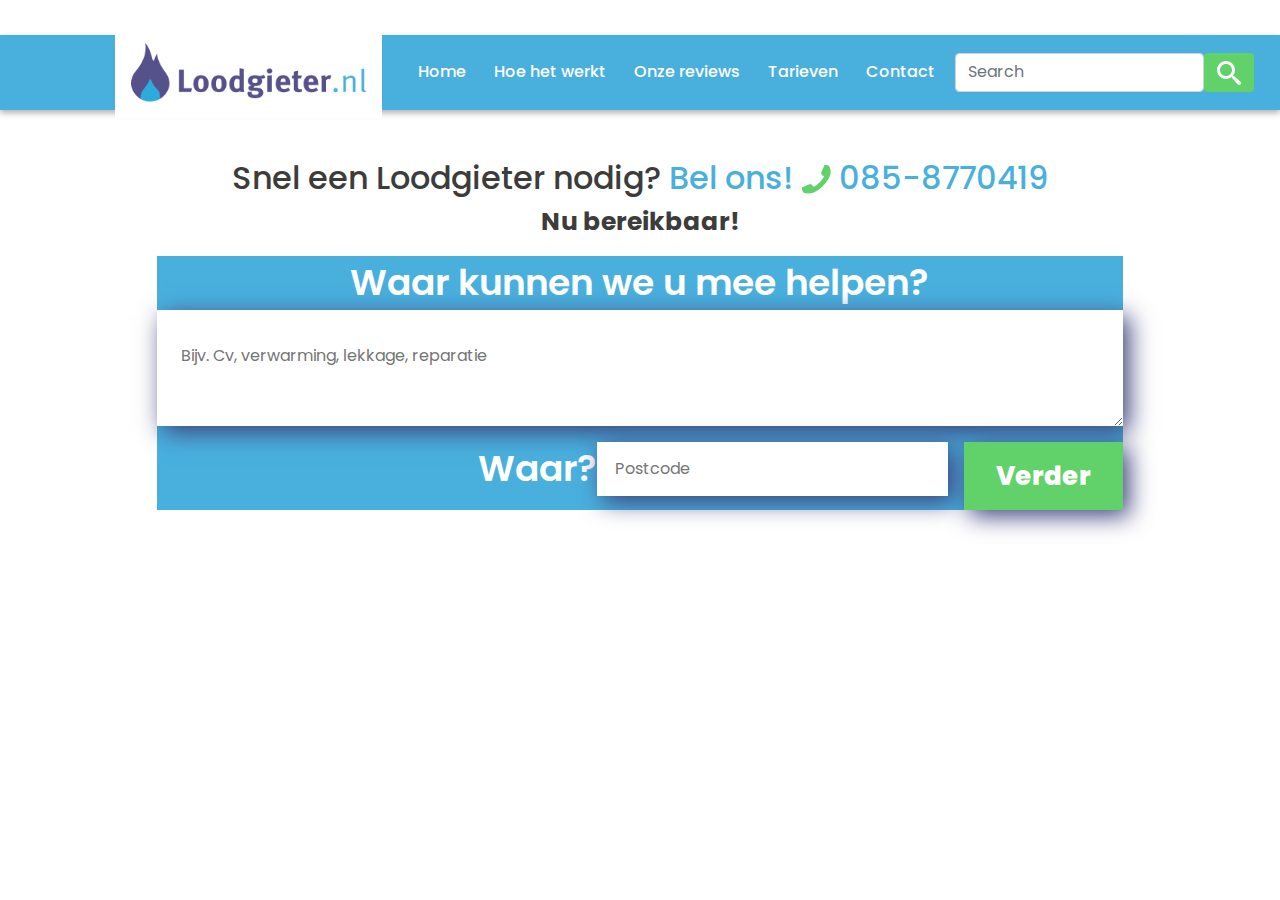
==== index.html @ 8373a4d9 "Initial commit" ====
<!DOCTYPE html>
<html lang="en">
<head>
  <meta charset="UTF-8">
  <meta name="viewport" content="width=device-width, initial-scale=1.0">  
  <title>Loodgieter</title>
  <link rel="stylesheet" href="assets/css/vendors/bootstrap.min.css">
  <link rel="stylesheet" href="assets/css/main.css">
</head>
<body>
  <header class="header">
    <nav class="navbar navbar-expand-lg">
      <a class="navbar-brand" href="#"><img src="assets/images/logo.png" class="navbar-logo" alt="Logo"></a>
      <button class="navbar-toggler" type="button" data-bs-toggle="collapse" data-bs-target="#navbar-links" aria-controls="navbar-links" aria-expanded="false" aria-label="Toggle navigation">
        <span class="navbar-toggler-icon"><img src="assets/img/bars-solid.svg" alt=""></span>
      </button>
      <div class="collapse navbar-collapse" id="navbar-links">
        <ul class="navbar-nav">
          <li class="nav-item navbar-item">
            <a class="nav-link navbar-link" href="#">Home</a>
          </li>
          <li class="nav-item navbar-item">
            <a class="nav-link navbar-link" href="#">Hoe het werkt</a>
          </li>
          <li class="nav-item navbar-item">
            <a class="nav-link navbar-link" href="#">Onze reviews</a>
          </li>
          <li class="nav-item navbar-item">
            <a class="nav-link navbar-link" href="#">Tarieven</a>
          </li>
          <li class="nav-item navbar-item">
            <a class="nav-link navbar-link" href="#">Contact</a>
          </li>
        </ul>
        <form class="d-flex">
          <input class="form-control" type="search" placeholder="Search" aria-label="Search">
          <button class="btn" type="submit">
            <svg class="icon--menu">
              <use xlink:href="assets/images/sprite.svg#icon-search"></use>
            </svg>
          </button>
        </form>
      </div>
    </nav>
    <div class="header__banner">
      <h1 class="heading-1">Snel een Loodgieter nodig? <span class="text-principal">Bel ons! <span class="text-tertiary"> <svg class="icon--rotate"><use xlink:href="assets/images/sprite.svg#icon-phone"></use></svg> </span> 085-8770419 </span></h1>
      <p class="paragraph">Nu bereikbaar!</p>
    </div>
    <div class="header__container">
      <div class="header__form">
        <form action="" class="form">
          <div class="form__group mb-3">
            <label class="form__label" for="comment">Waar kunnen we u mee helpen?</label>
            <textarea class="form__control form__textarea" id="comment" placeholder="Bijv. Cv, verwarming, lekkage, reparatie"></textarea>
          </div>
          <div class="form__bottom mb-3">
            <div class="form__group--row">
              <label for="postcode" class="form__label">Waar?</label>
              <input type="text" id="postcode" class="form__control form__input" placeholder="Postcode">
            </div>
            <button class="form__btn">Verder</button>
          </div>
        </form>
      </div>
    </div>
  </header>

  <script src="assets/js/vendors/bootstrap.min.js"></script>
  <script src="assets/js/app.js"></script>
</body>
</html>
---- assets/css/main.css ----
/*ABSTRACS*/
/*RESPONSIVE QUERIES*/
/*MIXINS*/
/*Colors*/
/*FONT FAMILIY*/
/*BASE*/
@import url("https://fonts.googleapis.com/css2?family=Poppins:wght@300;400;500;600;700;800&display=swap");
*,
*::before,
*::after {
  margin: 0;
  padding: 0;
  box-sizing: inherit;
}

html {
  font-size: 100%;
}

body {
  box-sizing: border-box;
  overflow-x: hidden;
}

body {
  font-family: "Poppins", sans-serif;
  color: #3c3c3b;
}

.heading-1 {
  font-size: 2rem;
  line-height: 1.1;
}

.paragraph {
  font-size: 1.5625rem;
  font-weight: 700;
}

/*COMPONENTS*/
.form__group {
  display: flex;
  flex-direction: column;
}
.form__group--row {
  display: flex;
  flex-direction: row;
}
.form__label {
  font-size: 2.25rem;
  color: #fff;
  font-weight: 600;
  text-align: center;
}
.form__control {
  border: none;
  box-shadow: 6px 6px 23px #3d417b;
}
.form__control:focus {
  outline: none;
}
.form__input {
  padding: 0.5rem 1.1rem;
}
.form__textarea {
  padding: 2.1rem 1.5rem;
}
.form__bottom {
  display: flex;
  align-items: flex-start;
  justify-content: flex-end;
}
.form__btn {
  font-family: inherit;
  font-size: 1.625rem;
  font-weight: 800;
  line-height: 2;
  padding: 0.5rem 2rem;
  color: #fff;
  background: #61d16a;
  border: none;
  margin-left: 1rem;
  box-shadow: 6px 6px 23px #3d417b;
}

.icon--menu {
  width: 1.5rem;
  height: 1.5rem;
  fill: currentColor;
}
.icon--rotate {
  transform: rotate(270deg);
  fill: currentColor;
  width: 1.8rem;
  height: 1.8rem;
}

/*NAVBAR*/
.navbar {
  background: #49b0de;
  padding: 0 2%;
  box-shadow: 0 3px 6px rgba(60, 60, 59, 0.4);
}
.navbar-brand {
  position: relative;
  background: #fff;
  padding: 0 1rem;
  box-shadow: none;
  max-width: 50%;
}
@media (min-width: 61.9375em) {
  .navbar-brand {
    max-width: 100%;
    padding: 0.5rem 1rem;
  }
  .navbar-brand:before {
    content: "";
    position: absolute;
    bottom: -8px;
    left: 0;
    width: 100%;
    height: 10px;
    background: #fff;
  }
  .navbar-brand:after {
    content: "";
    position: absolute;
    top: -8px;
    left: 0;
    width: 100%;
    height: 10px;
    background: #fff;
  }
}
.navbar-logo {
  max-width: 100%;
}
.navbar-toggler:focus {
  outline: none;
}
.navbar-nav {
  justify-content: space-evenly;
  width: 100%;
}
@media (min-width: 74.9375em) {
  .navbar-nav {
    width: 85%;
  }
}
.navbar-link {
  color: #fff;
  text-align: center;
  font-weight: 500;
}
.navbar-link:hover {
  color: #424582;
}
.navbar .btn {
  background: #61d16a;
  color: #fff;
}
@media (min-width: 61.9375em) {
  .navbar {
    padding: 0 2%;
  }
}
@media (min-width: 74.9375em) {
  .navbar {
    padding: 0 2% 0 9%;
  }
}

/*LAYOUT*/
.header {
  background: #fff;
  padding: 2.1875rem 0;
}
.header__banner {
  margin-top: 3.125rem;
  text-align: center;
}
.header__container {
  max-width: 75.5vw;
  margin: auto;
  background: #49b0de;
}

.text-principal {
  color: #49b0de;
}

.text-tertiary {
  color: #61d16a;
}
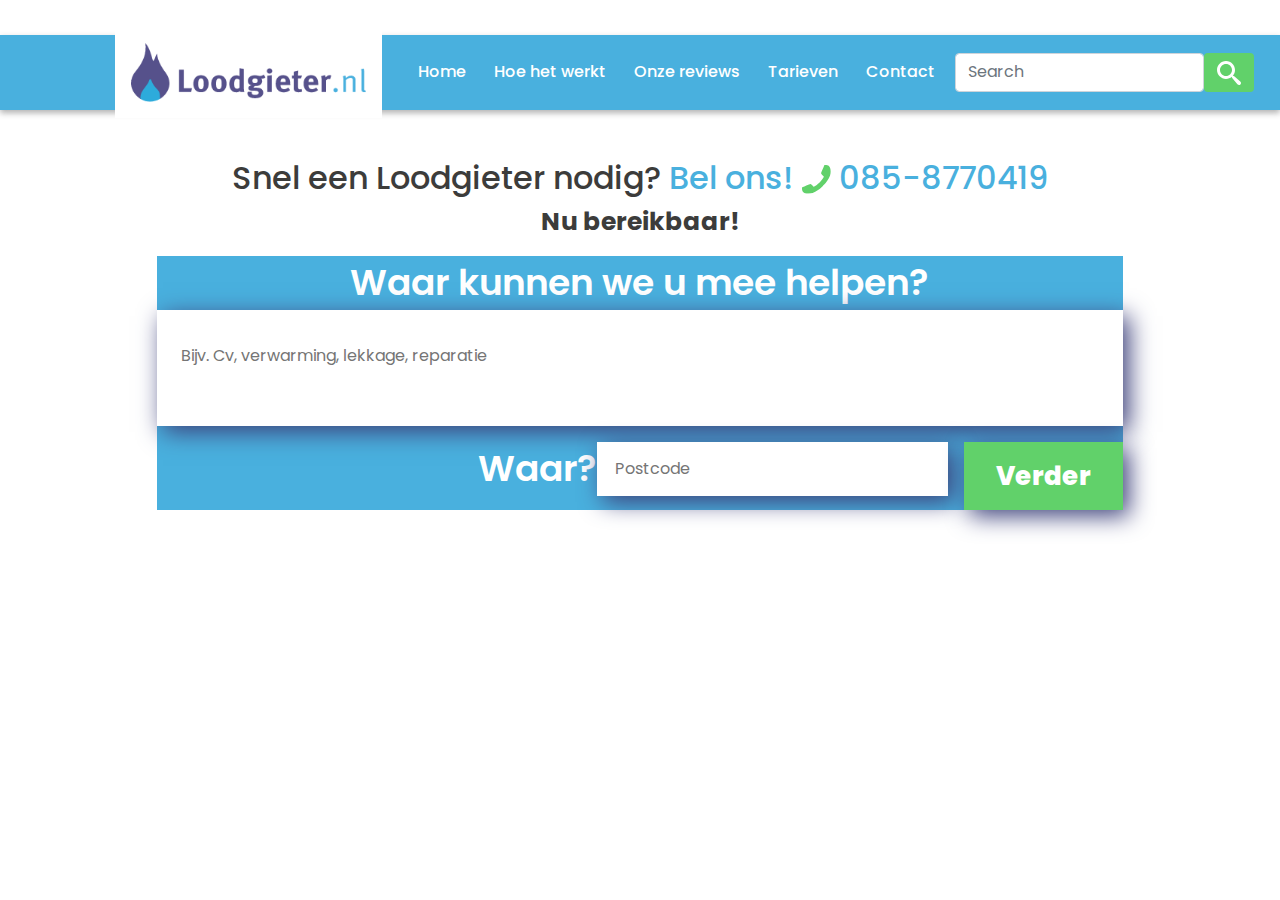
==== commit ba23e8dc: "Textarea resize" ====
--- a/index.html
+++ b/index.html
@@ -62,6 +62,9 @@
           </div>
         </form>
       </div>
+      <div class="header__list">
+        
+      </div>
     </div>
   </header>
 
--- a/assets/css/main.css
+++ b/assets/css/main.css
@@ -64,6 +64,7 @@
 }
 .form__textarea {
   padding: 2.1rem 1.5rem;
+  resize: none;
 }
 .form__bottom {
   display: flex;
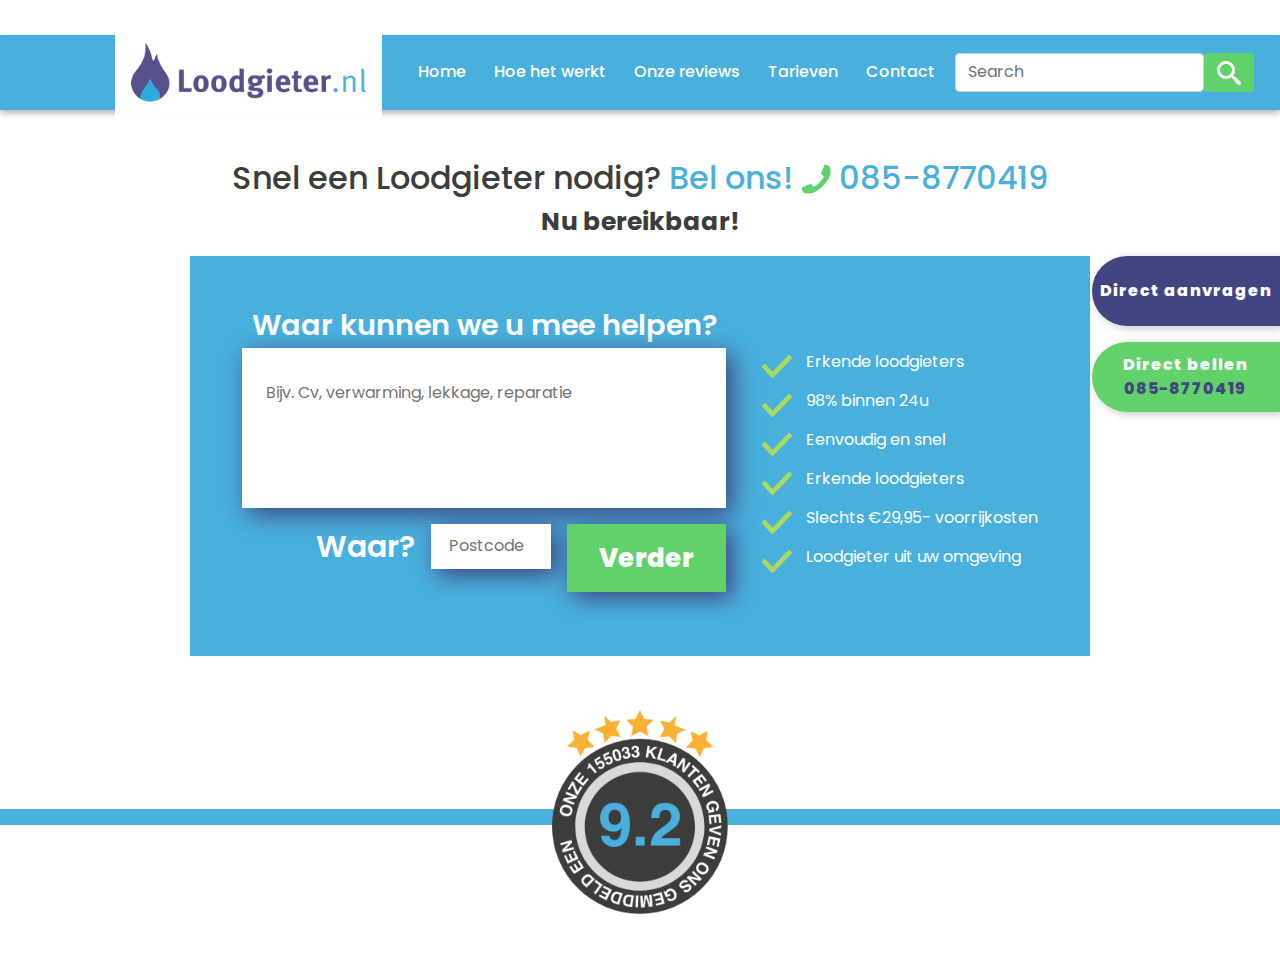
==== commit 208a6308: "Header component" ====
--- a/index.html
+++ b/index.html
@@ -46,28 +46,51 @@
       <h1 class="heading-1">Snel een Loodgieter nodig? <span class="text-principal">Bel ons! <span class="text-tertiary"> <svg class="icon--rotate"><use xlink:href="assets/images/sprite.svg#icon-phone"></use></svg> </span> 085-8770419 </span></h1>
       <p class="paragraph">Nu bereikbaar!</p>
     </div>
-    <div class="header__container">
-      <div class="header__form">
-        <form action="" class="form">
-          <div class="form__group mb-3">
-            <label class="form__label" for="comment">Waar kunnen we u mee helpen?</label>
-            <textarea class="form__control form__textarea" id="comment" placeholder="Bijv. Cv, verwarming, lekkage, reparatie"></textarea>
-          </div>
-          <div class="form__bottom mb-3">
-            <div class="form__group--row">
-              <label for="postcode" class="form__label">Waar?</label>
-              <input type="text" id="postcode" class="form__control form__input" placeholder="Postcode">
+      <div class="header__container">
+        <div class="header__form">
+          <form action="" class="form">
+            <div class="form__group mb-3">
+              <label class="form__label" for="comment">Waar kunnen we u mee helpen?</label>
+              <textarea class="form__control form__textarea" id="comment" placeholder="Bijv. Cv, verwarming, lekkage, reparatie"></textarea>
             </div>
-            <button class="form__btn">Verder</button>
-          </div>
-        </form>
-      </div>
-      <div class="header__list">
-        
-      </div>
-    </div>
+            <div class="form__bottom mb-3">
+              <div class="form__group--row">
+                <label for="postcode" class="form__label form__label--small">Waar?</label>
+                <input type="text" id="postcode" class="form__control form__input" placeholder="Postcode">
+              </div>
+              <button class="form__btn">Verder</button>
+            </div>
+          </form>
+        </div>
+        <div class="header__list header__list--desktop">
+          <ul class="list">
+            <li class="list__item">Erkende loodgieters</li>
+            <li class="list__item">98% binnen 24u</li>
+            <li class="list__item">Eenvoudig en snel</li>
+            <li class="list__item">Erkende loodgieters</li>
+            <li class="list__item">Slechts €29,95- voorrijkosten</li>
+            <li class="list__item">Loodgieter uit uw omgeving</li>
+          </ul>
+        </div>
+        <div class="header__list--mobile">
+          <ul class="list">
+            <li class="list__item">Meer dan 160.000 tevreden klanten</li>
+            <li class="list__item">Binnen 2 kantooruren contact</li>
+          </ul>
+        </div>
+        <div class="rounded-button">
+          <a href="#" class="rounded-button__btn ">Direct aanvragen</a>
+          <a href="#" class="rounded-button__btn rounded-button__btn--green">Direct bellen <span class="rounded-button__number">085-8770419</span></a>
+        </div>
+      </div>   
+      <div class="rating">
+        <figure class="rating__figure">
+          <img src="assets/images/rating-start.png" class="rating__img" alt="rating">
+        </figure>
+        <span class="rating__line"></span>
+      </div>   
   </header>
-
+  <main></main>
   <script src="assets/js/vendors/bootstrap.min.js"></script>
   <script src="assets/js/app.js"></script>
 </body>
--- a/assets/css/main.css
+++ b/assets/css/main.css
@@ -22,19 +22,43 @@
   overflow-x: hidden;
 }
 
+a, a:visited {
+  text-decoration: none;
+}
+
 body {
   font-family: "Poppins", sans-serif;
   color: #3c3c3b;
 }
 
 .heading-1 {
-  font-size: 2rem;
+  font-size: 0.8rem;
   line-height: 1.1;
 }
+@media (min-width: 47.9375em) {
+  .heading-1 {
+    font-size: 1.5rem;
+  }
+}
+@media (min-width: 61.9375em) {
+  .heading-1 {
+    font-size: 2rem;
+  }
+}
 
 .paragraph {
-  font-size: 1.5625rem;
+  font-size: 0.8rem;
   font-weight: 700;
+}
+@media (min-width: 47.9375em) {
+  .paragraph {
+    font-size: 1.3625rem;
+  }
+}
+@media (min-width: 61.9375em) {
+  .paragraph {
+    font-size: 1.5625rem;
+  }
 }
 
 /*COMPONENTS*/
@@ -46,11 +70,42 @@
   display: flex;
   flex-direction: row;
 }
+.form__group--row > *:not(:last-child) {
+  margin-right: 1rem;
+}
 .form__label {
-  font-size: 2.25rem;
-  color: #fff;
+  font-size: 1rem;
+  color: inherit;
   font-weight: 600;
   text-align: center;
+}
+@media (min-width: 47.9375em) {
+  .form__label {
+    font-size: 1.5rem;
+  }
+}
+@media (min-width: 61.9375em) {
+  .form__label {
+    font-size: 1.8rem;
+  }
+}
+@media (min-width: 99.9375em) {
+  .form__label {
+    font-size: 2.25rem;
+  }
+}
+.form__label--small {
+  font-size: 0.8rem;
+}
+@media (min-width: 47.9375em) {
+  .form__label--small {
+    font-size: 1.5rem;
+  }
+}
+@media (min-width: 61.9375em) {
+  .form__label--small {
+    font-size: 1.875rem;
+  }
 }
 .form__control {
   border: none;
@@ -60,11 +115,28 @@
   outline: none;
 }
 .form__input {
-  padding: 0.5rem 1.1rem;
+  padding: 0.5rem;
+  max-width: 6rem;
+  font-size: 0.8rem;
+}
+@media (min-width: 47.9375em) {
+  .form__input {
+    font-size: 1rem;
+    padding: 0.5rem 1.1rem;
+    max-width: 7.5rem;
+  }
 }
 .form__textarea {
-  padding: 2.1rem 1.5rem;
+  padding: 1rem;
   resize: none;
+  font-size: 0.8rem;
+}
+@media (min-width: 47.9375em) {
+  .form__textarea {
+    font-size: 1rem;
+    padding: 2.1rem 1.5rem;
+    height: 10rem;
+  }
 }
 .form__bottom {
   display: flex;
@@ -73,15 +145,24 @@
 }
 .form__btn {
   font-family: inherit;
-  font-size: 1.625rem;
+  font-size: 0.8rem;
   font-weight: 800;
   line-height: 2;
   padding: 0.5rem 2rem;
-  color: #fff;
+  color: inherit;
   background: #61d16a;
   border: none;
   margin-left: 1rem;
   box-shadow: 6px 6px 23px #3d417b;
+  transition: 0.5s all;
+}
+@media (min-width: 47.9375em) {
+  .form__btn {
+    font-size: 1.625rem;
+  }
+}
+.form__btn:hover {
+  background: #424582;
 }
 
 .icon--menu {
@@ -92,8 +173,60 @@
 .icon--rotate {
   transform: rotate(270deg);
   fill: currentColor;
-  width: 1.8rem;
-  height: 1.8rem;
+  width: 1rem;
+  height: 1rem;
+}
+@media (min-width: 47.9375em) {
+  .icon--rotate {
+    width: 1.8rem;
+    height: 1.8rem;
+  }
+}
+
+.list {
+  list-style: none;
+  padding: 0.5rem 1.5rem;
+  margin-bottom: 0;
+}
+@media (min-width: 47.9375em) {
+  .list {
+    padding: 0;
+  }
+}
+.list__item {
+  position: relative;
+  font-size: 0.8rem;
+}
+@media (min-width: 47.9375em) {
+  .list__item {
+    font-size: 1rem;
+  }
+}
+.list__item:before {
+  content: "";
+  position: relative;
+  display: inline-block;
+  left: -0.5rem;
+  top: 50%;
+  transform: translateY(30%);
+  width: 1.5rem;
+  height: 1rem;
+  background-image: url(../images/svg/check.svg);
+  background-repeat: no-repeat;
+  background-size: 95%;
+  background-position: 50%;
+}
+@media (min-width: 47.9375em) {
+  .list__item:before {
+    left: -0.8rem;
+    width: 2rem;
+    height: 1.5rem;
+    transform: translateY(50%);
+  }
+}
+.list__item:not(:last-child) {
+  color: inherit;
+  margin-bottom: 0.5rem;
 }
 
 /*NAVBAR*/
@@ -171,19 +304,167 @@
   }
 }
 
+.rating {
+  margin-top: 4.2rem;
+  display: flex;
+  justify-content: center;
+  position: relative;
+}
+@media (min-width: 47.9375em) {
+  .rating {
+    margin-top: 3.375rem;
+  }
+}
+.rating__figure {
+  z-index: 10;
+  display: flex;
+}
+.rating__img {
+  max-width: 50%;
+  margin: auto;
+}
+@media (min-width: 47.9375em) {
+  .rating__img {
+    max-width: 80%;
+  }
+}
+.rating__line {
+  display: block;
+  position: absolute;
+  width: 100%;
+  height: 1rem;
+  background: #49b0de;
+  top: 45%;
+}
+
+.rounded-button {
+  position: absolute;
+  top: 0;
+  display: none;
+  flex-direction: column;
+}
+@media (min-width: 74.9375em) {
+  .rounded-button {
+    display: flex;
+    right: -14.875vw;
+  }
+}
+@media (min-width: 99.9375em) {
+  .rounded-button {
+    right: -12.375vw;
+  }
+}
+.rounded-button__btn {
+  font-weight: 800;
+  color: #fff;
+  background: #424582;
+  padding: 0 0.5rem;
+  letter-spacing: 1px;
+  box-shadow: 3px 2px 10px 0px rgba(0, 0, 0, 0.23);
+  margin-bottom: 1rem;
+  display: flex;
+  flex-direction: column;
+  justify-content: center;
+  align-items: center;
+  height: 70px;
+}
+@media (min-width: 47.9375em) {
+  .rounded-button__btn {
+    border-radius: 50px 0 0 50px;
+    flex: auto;
+  }
+}
+.rounded-button__btn:hover {
+  color: #fff;
+  text-decoration: none;
+  background: #49b0de;
+}
+.rounded-button__btn:first-child {
+  margin-right: 0;
+}
+.rounded-button__btn--green {
+  background: #61d16a;
+}
+.rounded-button__number {
+  color: #424582;
+}
+
 /*LAYOUT*/
 .header {
   background: #fff;
-  padding: 2.1875rem 0;
+  padding: 1rem 0;
+  color: #fff;
+}
+@media (min-width: 61.9375em) {
+  .header {
+    padding: 2.1875rem 0;
+  }
 }
 .header__banner {
-  margin-top: 3.125rem;
+  margin-top: 1.5rem;
   text-align: center;
+  color: #3c3c3b;
+}
+@media (min-width: 47.9375em) {
+  .header__banner {
+    margin-top: 3.125rem;
+  }
 }
 .header__container {
-  max-width: 75.5vw;
+  position: relative;
+  max-width: 100vw;
+  padding: 1rem 6vw;
   margin: auto;
   background: #49b0de;
+  display: flex;
+  flex-direction: column;
+  align-items: center;
+}
+@media (min-width: 47.9375em) {
+  .header__container {
+    padding: 3rem 2vw 3rem 2vw;
+    flex-direction: row;
+  }
+}
+@media (min-width: 61.9375em) {
+  .header__container {
+    padding: 3rem 4vw 3rem 4vw;
+  }
+}
+@media (min-width: 74.9375em) {
+  .header__container {
+    max-width: 70.25vw;
+    padding: 3rem 4vw 3rem 4vw;
+  }
+}
+@media (min-width: 99.9375em) {
+  .header__container {
+    max-width: 75.25vw;
+    padding: 3rem 6vw 3rem 13vw;
+  }
+}
+.header__form {
+  flex: 1;
+  width: 100%;
+}
+.header__list--desktop {
+  display: none;
+}
+@media (min-width: 47.9375em) {
+  .header__list--desktop {
+    display: block;
+    padding-left: 3rem;
+  }
+}
+.header__list--mobile {
+  position: absolute;
+  background: #424582;
+  bottom: -4.125rem;
+}
+@media (min-width: 47.9375em) {
+  .header__list--mobile {
+    display: none;
+  }
 }
 
 .text-principal {
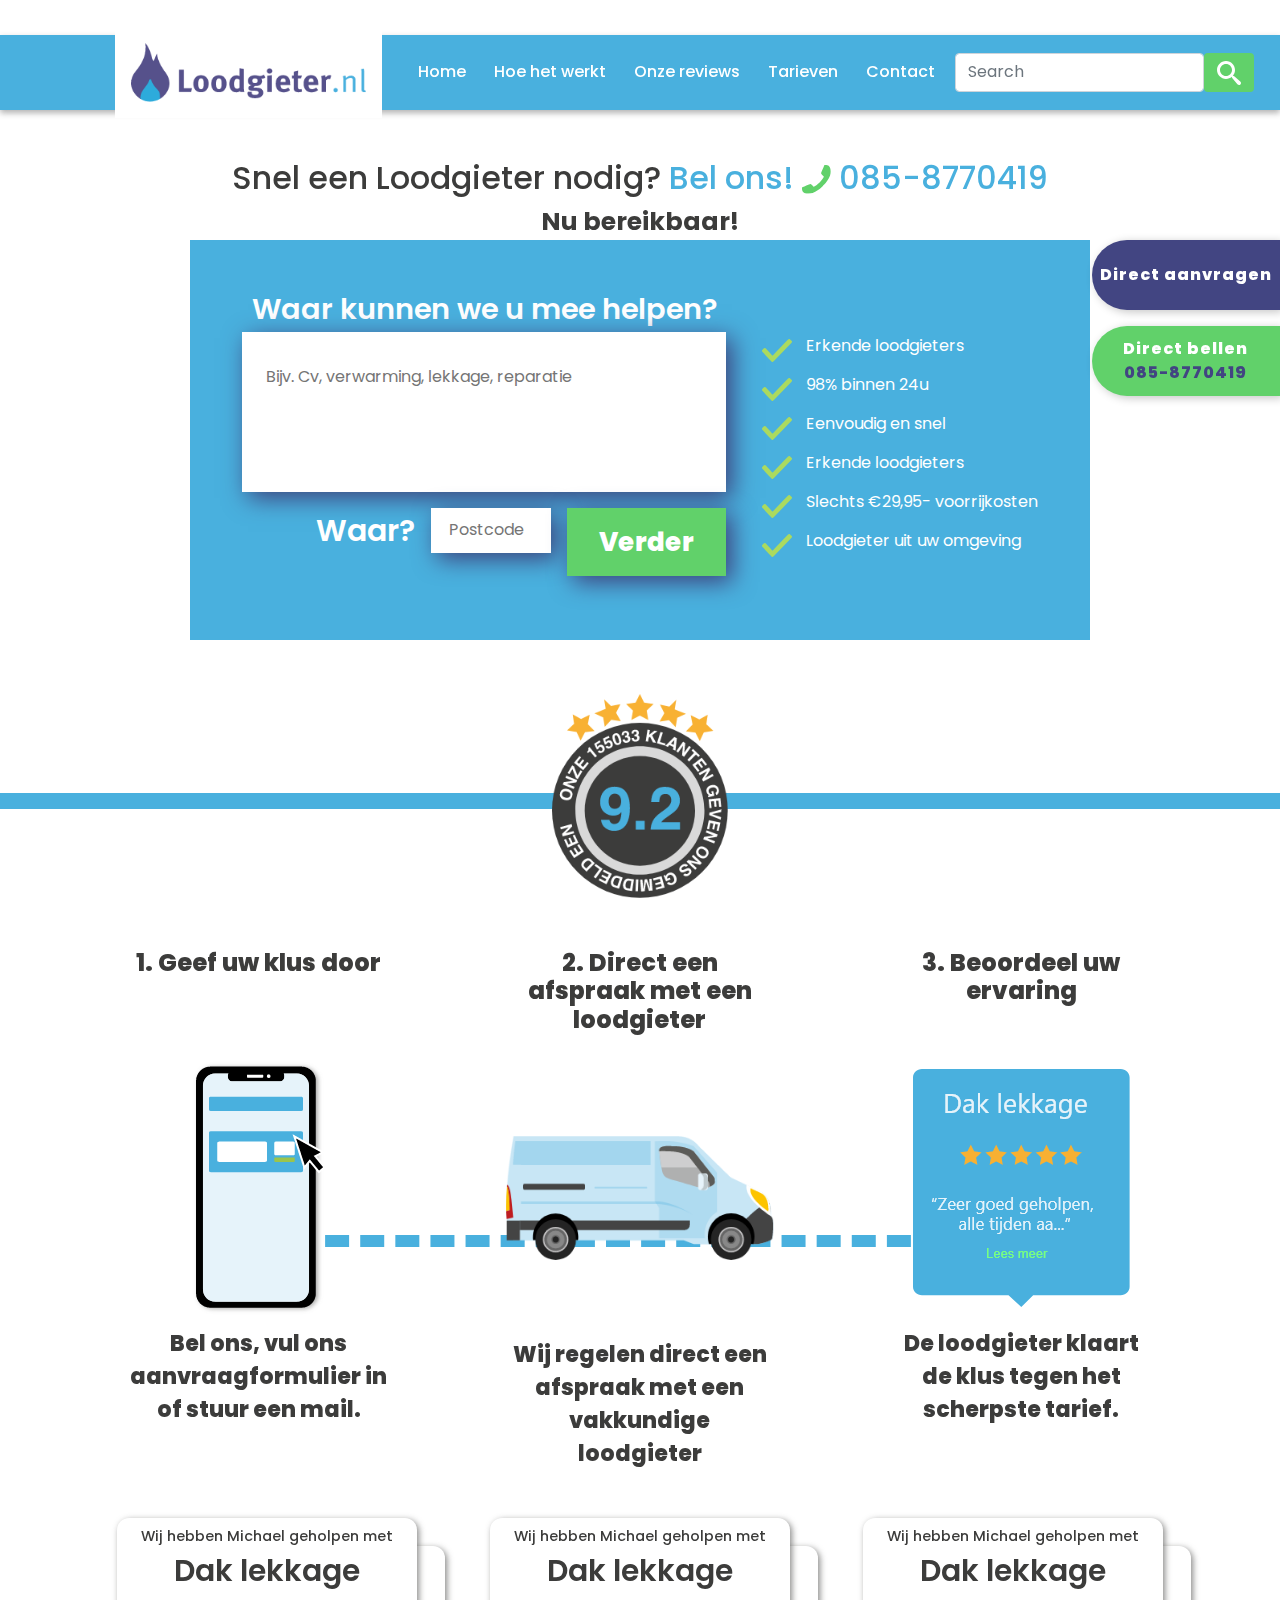
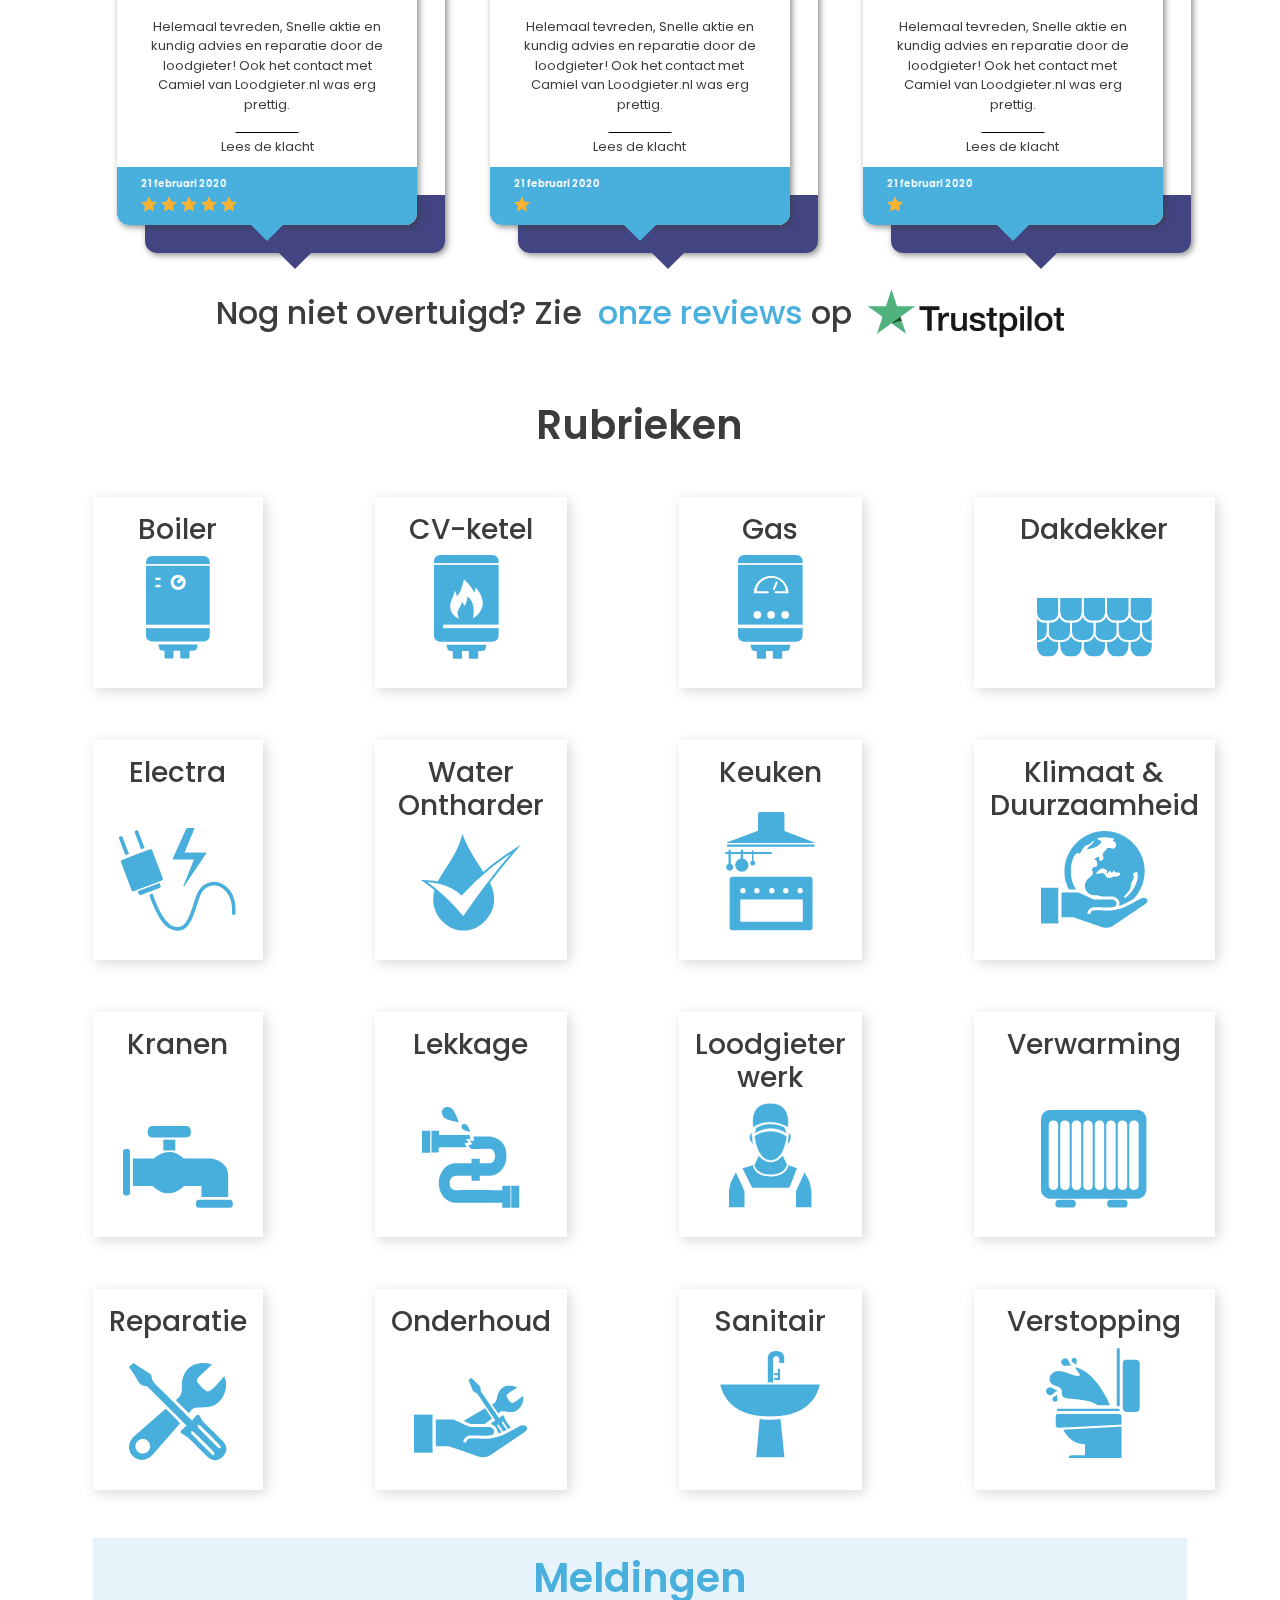
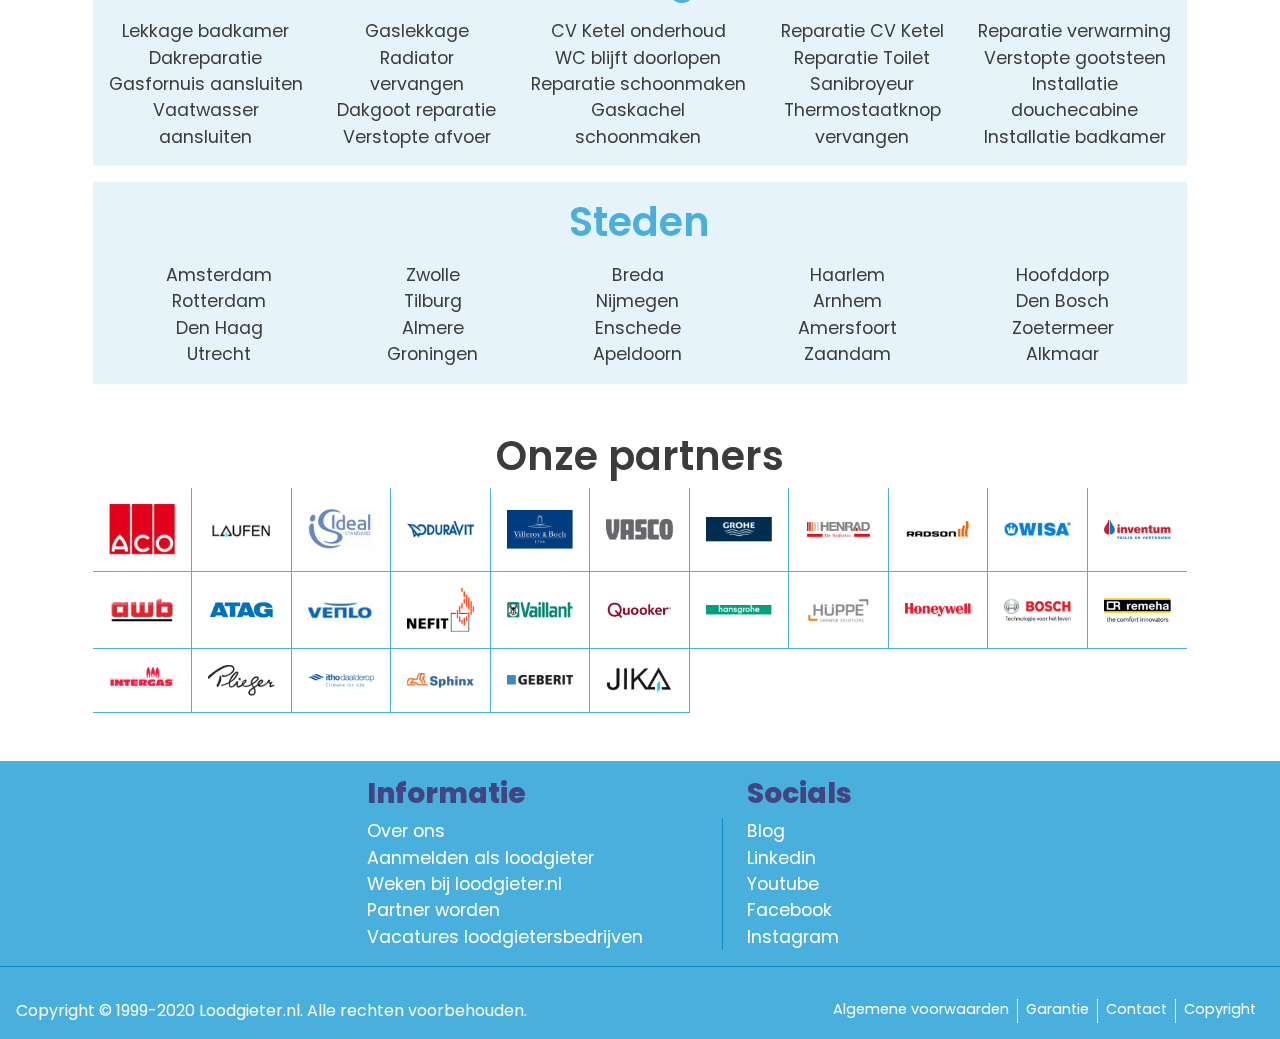
==== commit 6533e260: "Page 2 and 3" ====
--- a/index.html
+++ b/index.html
@@ -17,10 +17,10 @@
       <div class="collapse navbar-collapse" id="navbar-links">
         <ul class="navbar-nav">
           <li class="nav-item navbar-item">
-            <a class="nav-link navbar-link" href="#">Home</a>
+            <a class="nav-link navbar-link" href="index.html">Home</a>
           </li>
           <li class="nav-item navbar-item">
-            <a class="nav-link navbar-link" href="#">Hoe het werkt</a>
+            <a class="nav-link navbar-link" href="place.html">Hoe het werkt</a>
           </li>
           <li class="nav-item navbar-item">
             <a class="nav-link navbar-link" href="#">Onze reviews</a>
@@ -90,7 +90,396 @@
         <span class="rating__line"></span>
       </div>   
   </header>
-  <main></main>
+  <main class="home container--custom">
+    <section class="p-sm-4 p-xl-0">
+      <div class="row">
+        <div class="col-12">
+          <div class="step">
+             <article class="step__item">
+               <h2 class="step__title">1. Geef uw klus door</h2>
+               <figure class="step__figure">
+                 <img src="assets/images/step-phone.png" alt="Step Phone" class="step__image">  
+               </figure>
+               <p class="step__text">Bel ons, vul ons aanvraagformulier in of stuur een mail.</p>
+              </article>
+              <article class="step__item">
+                <h2 class="step__title">2. Direct een afspraak met een loodgieter</h2>
+                <figure class="step__figure">
+                  <img src="assets/images/step-car.png" alt="Step Car" class="step__image">  
+                </figure>
+                <p class="step__text">Wij regelen direct een afspraak met een vakkundige loodgieter </p>
+               </article>
+               <article class="step__item">
+                <h2 class="step__title">3. Beoordeel uw ervaring</h2>
+                <figure class="step__figure">
+                  <img src="assets/images/step-review.png" alt="Step Review" class="step__image">  
+                </figure>
+                <p class="step__text">De loodgieter klaart de klus tegen het scherpste tarief.</p>
+               </article>
+               <div class="step__line"></div>
+          </div>
+        </div>
+      </div>
+      <div class="row mt-5 justify-content-center">
+        <div class="col-lg-4 col-md-7 mb-lg-0 mb-4">
+          <div class="review">
+            <div class="review__head">
+              <h6 class="review__sub-title">Wij hebben Michael geholpen met</h6>
+              <h3 class="review__title">Dak lekkage</h3>
+            </div>
+            <div class="review__body">
+              <p class="review__text">Helemaal tevreden, Snelle aktie en kundig advies en reparatie door 
+                de loodgieter! Ook het contact met Camiel van Loodgieter.nl was erg prettig.</p>
+              <p class="review__author">Lees de klacht</p>
+            </div>
+            <div class="review__footer review__footer--primary">
+              <div class="review__rating">
+                <p class="review__date">
+                  21 februari 2020
+                </p>
+                <div class="review__start">
+                  <svg class="review__icon"><use xlink:href="assets/images/sprite.svg#icon-star"></use></svg>
+                  <svg class="review__icon"><use xlink:href="assets/images/sprite.svg#icon-star"></use></svg>
+                  <svg class="review__icon"><use xlink:href="assets/images/sprite.svg#icon-star"></use></svg>
+                  <svg class="review__icon"><use xlink:href="assets/images/sprite.svg#icon-star"></use></svg>
+                  <svg class="review__icon"><use xlink:href="assets/images/sprite.svg#icon-star"></use></svg>
+                </div>
+              </div>
+              <div class="review__triangle review__triangle--primary"></div>
+            </div>
+          </div>
+        </div>
+        <div class="col-lg-4 col-md-7 mb-lg-0 mt-lg-0 mt-lg-0 mt-4 mb-4">
+          <div class="review">
+            <div class="review__head">
+              <h6 class="review__sub-title">Wij hebben Michael geholpen met</h6>
+              <h3 class="review__title">Dak lekkage</h3>
+            </div>
+            <div class="review__body">
+              <p class="review__text">Helemaal tevreden, Snelle aktie en kundig advies en reparatie door 
+                de loodgieter! Ook het contact met Camiel van Loodgieter.nl was erg prettig.</p>
+              <p class="review__author">Lees de klacht</p>
+            </div>
+            <div class="review__footer review__footer--primary">
+              <div class="review__rating">
+                <p class="review__date">
+                  21 februari 2020
+                </p>
+                <div class="review__start">
+                  <svg class="review__icon"><use xlink:href="assets/images/sprite.svg#icon-star"></use></svg>
+                </div>
+              </div>
+              <div class="review__triangle review__triangle--primary"></div>
+            </div>
+          </div>
+        </div>
+        <div class="col-lg-4 col-md-7 mt-lg-0 mt-4">
+          <div class="review">
+            <div class="review__head">
+              <h6 class="review__sub-title">Wij hebben Michael geholpen met</h6>
+              <h3 class="review__title">Dak lekkage</h3>
+            </div>
+            <div class="review__body">
+              <p class="review__text">Helemaal tevreden, Snelle aktie en kundig advies en reparatie door 
+                de loodgieter! Ook het contact met Camiel van Loodgieter.nl was erg prettig.</p>
+              <p class="review__author">Lees de klacht</p>
+            </div>
+            <div class="review__footer review__footer--primary">
+              <div class="review__rating">
+                <p class="review__date">
+                  21 februari 2020
+                </p>
+                <div class="review__start">
+                  <svg class="review__icon"><use xlink:href="assets/images/sprite.svg#icon-star"></use></svg>
+                </div>
+              </div>
+              <div class="review__triangle review__triangle--primary"></div>
+            </div>
+          </div>
+        </div>
+        <div class="col-12 mt-5">
+          <p class="text-center review__trust">Nog niet overtuigd? Zie &nbsp;<a href="#">onze reviews</a>&nbsp;op <img src="assets/images/trustpilot.png" alt="Trust Pilot"></p>
+        </div>
+      </div>
+    </section>
+    <section class="mt-5 mb-5">
+      <h2 class="heading-2 text-center">Rubrieken</h2>
+      <div class="service mt-5">
+        <div class="service__item">
+          <h3 class="service__title">Boiler</h3>
+          <div class="service__figure">
+            <img src="assets/images/services/boiler.png" class="service__image" alt="Boiler">
+          </div>
+        </div>
+        <div class="service__item">
+          <h3 class="service__title">CV-ketel</h3>
+          <div class="service__figure">
+            <img src="assets/images/services/cv-ketel.png" class="service__image" alt="CV ketel">
+          </div>
+        </div>
+        <div class="service__item">
+          <h3 class="service__title">Gas</h3>
+          <div class="service__figure">
+            <img src="assets/images/services/gas.png" class="service__image" alt="Gas">
+          </div>
+        </div>
+        <div class="service__item">
+          <h3 class="service__title">Dakdekker</h3>
+          <div class="service__figure">
+            <img src="assets/images/services/dakdekker.png" class="service__image" alt="Dakdekker">
+          </div>
+        </div>
+        <div class="service__item">
+          <h3 class="service__title">Electra</h3>
+          <div class="service__figure">
+            <img src="assets/images/services/electra.png" class="service__image" alt="Electra">
+          </div>
+        </div>
+        <div class="service__item">
+          <h3 class="service__title">Water Ontharder</h3>
+          <div class="service__figure">
+            <img src="assets/images/services/water.png" class="service__image" alt="Water Ontharder">
+          </div>
+        </div>
+        <div class="service__item">
+          <h3 class="service__title">Keuken</h3>
+          <div class="service__figure">
+            <img src="assets/images/services/keuken.png" class="service__image" alt="Keuken">
+          </div>
+        </div>
+        <div class="service__item">
+          <h3 class="service__title">Klimaat & Duurzaamheid</h3>
+          <div class="service__figure">
+            <img src="assets/images/services/klimaat.png" class="service__image" alt="Klimaat &   Duurzaamheid">
+          </div>
+        </div>
+        <div class="service__item">
+          <h3 class="service__title">Kranen</h3>
+          <div class="service__figure">
+            <img src="assets/images/services/kranen.png" class="service__image" alt="Kranen">
+          </div>
+        </div>
+        <div class="service__item">
+          <h3 class="service__title">Lekkage</h3>
+          <div class="service__figure">
+            <img src="assets/images/services/lekkage.png" class="service__image" alt="Lekkage">
+          </div>
+        </div>        
+        <div class="service__item">
+          <h3 class="service__title">Loodgieter werk</h3>
+          <div class="service__figure">
+            <img src="assets/images/services/loodieter.png" class="service__image" alt="Loodgieter werk">
+          </div>
+        </div>
+        <div class="service__item">
+          <h3 class="service__title">Verwarming</h3>
+          <div class="service__figure">
+            <img src="assets/images/services/verwarming.png" class="service__image" alt="Verwarming">
+          </div>
+        </div>
+        <div class="service__item">
+          <h3 class="service__title">Reparatie</h3>
+          <div class="service__figure">
+            <img src="assets/images/services/reparatie.png" class="service__image" alt="Reparatie">
+          </div>
+        </div>        
+        <div class="service__item">
+          <h3 class="service__title">Onderhoud</h3>
+          <div class="service__figure">
+            <img src="assets/images/services/onderhoud.png" class="service__image" alt="Onderhoud">
+          </div>
+        </div>
+        <div class="service__item">
+          <h3 class="service__title">Sanitair</h3>
+          <div class="service__figure">
+            <img src="assets/images/services/sanitair.png" class="service__image" alt="Sanitair">
+          </div>
+        </div>
+        <div class="service__item">
+          <h3 class="service__title">Verstopping</h3>
+          <div class="service__figure">
+            <img src="assets/images/services/vestopping.png" class="service__image" alt="Verstopping">
+          </div>
+        </div>
+      </div>
+    </section>
+    <section class="mt-5 bg-principal-light p-3">
+      <div class="feature">
+        <h2 class="heading-2 text-center mb-3 text-principal">Meldingen</h2>
+        <div class="feature__grid">
+          <ul class="feature__list">
+            <li class="feature__item">Lekkage badkamer</li>
+            <li class="feature__item">Dakreparatie</li>
+            <li class="feature__item">Gasfornuis aansluiten</li>
+            <li class="feature__item">Vaatwasser</li>
+            <li class="feature__item">aansluiten</li>
+          </ul>
+          <ul class="feature__list">
+            <li class="feature__item">Gaslekkage</li>
+            <li class="feature__item">Radiator</li>
+            <li class="feature__item">vervangen</li>
+            <li class="feature__item">Dakgoot reparatie</li>
+            <li class="feature__item">Verstopte afvoer</li>
+          </ul>
+          <ul class="feature__list">
+            <li class="feature__item">CV Ketel onderhoud</li>
+            <li class="feature__item">WC blijft doorlopen</li>
+            <li class="feature__item">Reparatie schoonmaken</li>
+            <li class="feature__item">Gaskachel</li>
+            <li class="feature__item">schoonmaken</li>
+          </ul>
+          <ul class="feature__list">
+            <li class="feature__item">Reparatie CV Ketel</li>
+            <li class="feature__item">Reparatie Toilet</li>
+            <li class="feature__item">Sanibroyeur</li>
+            <li class="feature__item">Thermostaatknop</li>
+            <li class="feature__item">vervangen</li>
+          </ul>
+          <ul class="feature__list">
+            <li class="feature__item">Reparatie verwarming</li>
+            <li class="feature__item">Verstopte gootsteen</li>
+            <li class="feature__item">Installatie</li>
+            <li class="feature__item">douchecabine</li>
+            <li class="feature__item">Installatie badkamer</li>
+          </ul>
+        </div>
+      </div>
+    </section>
+    <section class="mt-3 bg-principal-light p-3">
+      <div class="feature">
+        <h2 class="heading-2 text-center mb-3 text-principal">Steden</h2>
+        <div class="feature__grid feature__grid--around">
+          <ul class="feature__list">
+            <li class="feature__item">Amsterdam</li>
+            <li class="feature__item">Rotterdam</li>
+            <li class="feature__item">Den Haag</li>
+            <li class="feature__item">Utrecht</li>
+          </ul>
+          <ul class="feature__list">
+            <li class="feature__item">Zwolle</li>
+            <li class="feature__item">Tilburg</li>
+            <li class="feature__item">Almere</li>
+            <li class="feature__item">Groningen</li>            
+          </ul>
+          <ul class="feature__list">
+            <li class="feature__item">Breda</li>
+            <li class="feature__item">Nijmegen</li>
+            <li class="feature__item">Enschede</li>
+            <li class="feature__item">Apeldoorn</li>
+          </ul>
+          <ul class="feature__list">
+            <li class="feature__item">Haarlem</li>
+            <li class="feature__item">Arnhem</li>
+            <li class="feature__item">Amersfoort</li>
+            <li class="feature__item">Zaandam</li>
+          </ul>
+          <ul class="feature__list">
+            <li class="feature__item">Hoofddorp</li>
+            <li class="feature__item">Den Bosch</li>
+            <li class="feature__item">Zoetermeer</li>
+            <li class="feature__item">Alkmaar</li>
+          </ul>
+        </div>
+      </div>
+    </section> 
+    <section class="mt-5">
+      <h2 class="heading-2 text-center">Onze partners</h2>
+      <div class="partners">
+        <div class="partners__item"><img src="assets/images/partners/aco.png" alt="Aco logo" class="partners__image"></div>
+        <div class="partners__item"><img src="assets/images/partners/laufen.png" alt="Laufen logo" class="partners__image"></div>
+        <div class="partners__item"><img src="assets/images/partners/ideal.png" alt="Ideal logo" class="partners__image"></div>
+        <div class="partners__item"><img src="assets/images/partners/duravit.png" alt="Duravit logo" class="partners__image"></div>
+        <div class="partners__item"><img src="assets/images/partners/villerov.png" alt="Villeroy logo" class="partners__image"></div>
+        <div class="partners__item"><img src="assets/images/partners/vasco.png" alt="Vasco logo" class="partners__image"></div>
+        <div class="partners__item"><img src="assets/images/partners/grohe.png" alt="Grohe logo" class="partners__image"></div>
+        <div class="partners__item"><img src="assets/images/partners/henrad.png" alt="Henrad logo" class="partners__image"></div>
+        <div class="partners__item"><img src="assets/images/partners/radson.png" alt="Radson logo" class="partners__image"></div>
+        <div class="partners__item"><img src="assets/images/partners/wisa.png" alt="Wisa logo" class="partners__image"></div>
+        <div class="partners__item"><img src="assets/images/partners/inventum.png" alt="Inventum logo" class="partners__image"></div>
+        <div class="partners__item"><img src="assets/images/partners/awb.png" alt="AWB logo" class="partners__image"></div>
+        <div class="partners__item"><img src="assets/images/partners/atag.png" alt="Atag logo" class="partners__image"></div>
+        <div class="partners__item"><img src="assets/images/partners/venlo.png" alt="Venlo logo" class="partners__image"></div>
+        <div class="partners__item"><img src="assets/images/partners/nefit.png" alt="Nefit logo" class="partners__image"></div>        
+        <div class="partners__item"><img src="assets/images/partners/vailliant.png" alt="Vaillant logo" class="partners__image"></div>
+        <div class="partners__item"><img src="assets/images/partners/quooker.png" alt="Quooker logo" class="partners__image"></div>
+        <div class="partners__item"><img src="assets/images/partners/hansgrohe.png" alt="Hansgrobe logo" class="partners__image"></div>
+        <div class="partners__item"><img src="assets/images/partners/huppe.png" alt="Huupe logo" class="partners__image"></div>
+        <div class="partners__item"><img src="assets/images/partners/honeywell.png" alt="Honeywell logo" class="partners__image"></div>
+        <div class="partners__item"><img src="assets/images/partners/bosch.png" alt="Bosch logo" class="partners__image"></div>
+        <div class="partners__item"><img src="assets/images/partners/remeha.png" alt="Remeha logo" class="partners__image"></div>
+        <div class="partners__item"><img src="assets/images/partners/intergas.png" alt="Intergas logo" class="partners__image"></div>
+        <div class="partners__item"><img src="assets/images/partners/plieger.png" alt="Plieger logo" class="partners__image"></div>
+        <div class="partners__item"><img src="assets/images/partners/itho.png" alt="Itho logo" class="partners__image"></div>
+        <div class="partners__item"><img src="assets/images/partners/sphinx.png" alt="Sphinx logo" class="partners__image"></div>        
+        <div class="partners__item"><img src="assets/images/partners/geberit.png" alt="Geberit logo" class="partners__image"></div>
+        <div class="partners__item"><img src="assets/images/partners/jika.png" alt="Jika logo" class="partners__image"></div>
+      </div>
+    </section>
+  </main>
+  <footer class="footer mt-5">
+    <div class="container">
+      <div class="row justify-content-lg-center justify-content-md-between">
+        <div class="col-lg-4 col-md-6 col-8">
+          <h3 class="footer__title">Informatie</h3>
+          <ul class="nav nav__footer flex-column nav--left">
+            <li class="nav-item">
+              <a class="nav-link" href="#">Over ons</a>
+            </li>
+            <li class="nav-item">
+              <a class="nav-link" href="#">Aanmelden als loodgieter</a>
+            </li>
+            <li class="nav-item">
+              <a class="nav-link" href="#">Weken bij loodgieter.nl</a>
+            </li>
+            <li class="nav-item">
+              <a class="nav-link" href="#">Partner worden</a>
+            </li>
+            <li class="nav-item">
+              <a class="nav-link" href="#">Vacatures loodgietersbedrijven</a>
+            </li>
+          </ul>
+        </div>
+        <div class="col-lg-2 col-md-6 col-4">
+          <h3 class="footer__title">Socials</h3>
+          <ul class="nav footer__nav flex-column">
+            <li class="nav-item">
+              <a class="nav-link" href="#">Blog</a>
+            </li>
+            <li class="nav-item">
+              <a class="nav-link" href="#">Linkedin</a>
+            </li>
+            <li class="nav-item">
+              <a class="nav-link" href="#">Youtube</a>
+            </li>
+            <li class="nav-item">
+              <a class="nav-link" href="#">Facebook</a>
+            </li>
+            <li class="nav-item">
+              <a class="nav-link" href="#">Instagram</a>
+            </li>
+          </ul>
+        </div>
+      </div>
+    </div>
+        <div class="footer__foot">
+          <p class="footer__text">Copyright © 1999-2020 <a href="#" class="footer__link">Loodgieter.nl</a>. Alle rechten voorbehouden.</p>
+          <ul class="nav footer__lastnav">
+            <li class="nav-item nav-item--foot">
+              <a class="nav-link nav-link--foot" href="#">Algemene voorwaarden</a>
+            </li>
+            <li class="nav-item nav-item--foot">
+              <a class="nav-link nav-link--foot" href="#">Garantie </a>
+            </li>
+            <li class="nav-item nav-item--foot">
+              <a class="nav-link nav-link--foot" href="#">Contact </a>
+            </li>
+            <li class="nav-item nav-item--foot">
+              <a class="nav-link nav-link--foot" href="#">Copyright</a>
+            </li>
+            
+          </ul>
+        </div>
+  </footer>
   <script src="assets/js/vendors/bootstrap.min.js"></script>
   <script src="assets/js/app.js"></script>
 </body>
--- a/assets/css/main.css
+++ b/assets/css/main.css
@@ -26,6 +26,10 @@
   text-decoration: none;
 }
 
+p {
+  margin-bottom: 0;
+}
+
 body {
   font-family: "Poppins", sans-serif;
   color: #3c3c3b;
@@ -46,6 +50,16 @@
   }
 }
 
+.heading-2 {
+  font-size: 1.75rem;
+  font-weight: 600;
+}
+@media (min-width: 47.9375em) {
+  .heading-2 {
+    font-size: 2.5rem;
+  }
+}
+
 .paragraph {
   font-size: 0.8rem;
   font-weight: 700;
@@ -61,7 +75,155 @@
   }
 }
 
+.round-btn {
+  font-weight: 800;
+  color: #fff;
+  padding: 0.25rem 0.5rem;
+  letter-spacing: 1px;
+  box-shadow: 0 3px 6px rgba(60, 60, 59, 0.2);
+  display: flex;
+  flex-direction: column;
+  justify-content: center;
+  align-items: center;
+  border-radius: 3rem;
+  font-size: 0.8rem;
+}
+@media (min-width: 89.9375em) {
+  .round-btn {
+    padding: 0.25rem 1rem;
+    font-size: 1rem;
+  }
+}
+.round-btn:hover {
+  color: #fff;
+  background: #49b0de;
+}
+
 /*COMPONENTS*/
+.article h3 {
+  font-size: 1.25rem;
+  margin-bottom: 1.5rem;
+}
+@media (min-width: 47.9375em) {
+  .article h3 {
+    font-size: 1.5rem;
+  }
+}
+@media (min-width: 89.9375em) {
+  .article h3 {
+    font-size: 1.875rem;
+  }
+}
+.article p {
+  font-size: 1rem;
+  line-height: 1.5;
+}
+@media (min-width: 47.9375em) {
+  .article p {
+    font-size: 1rem;
+  }
+}
+@media (min-width: 89.9375em) {
+  .article p {
+    font-size: 1.4rem;
+  }
+}
+.article__section {
+  margin-bottom: 3rem;
+}
+.article__gallery {
+  display: grid;
+  grid-template-columns: repeat(2, 1fr);
+  grid-gap: 1rem;
+  max-width: calc(2*15.875rem);
+}
+.article__gallery--float-right {
+  float: right;
+  margin-left: 0.5rem;
+}
+.article__figure {
+  border: 5px solid #49b0de;
+}
+.article__image {
+  max-width: 100%;
+}
+
+.banner {
+  padding: 0.8rem 1rem;
+  display: flex;
+  flex-direction: column;
+  align-items: center;
+}
+@media (min-width: 89.9375em) {
+  .banner {
+    padding: 0.8rem 1.875rem;
+  }
+}
+.banner--float-right {
+  float: right;
+  margin-left: 1rem;
+}
+.banner__title {
+  font-size: 2.25rem;
+  font-weight: 700;
+  text-align: center;
+}
+.banner__subtitle {
+  font-size: 1.75rem;
+  font-weight: 800;
+}
+.banner__button {
+  display: flex;
+}
+.banner__button > *:not(:last-child) {
+  margin-right: 0.5rem;
+}
+.banner__image {
+  max-width: 100%;
+  display: block;
+  margin: auto;
+}
+
+.container--custom {
+  padding: 0 2rem;
+  width: 100%;
+  margin: auto;
+}
+@media (min-width: 61.9375em) {
+  .container--custom {
+    padding: 0 1rem;
+  }
+}
+@media (min-width: 74.9375em) {
+  .container--custom {
+    max-width: 88vw;
+  }
+}
+
+.feature__grid {
+  display: flex;
+  justify-content: space-between;
+  flex-wrap: wrap;
+}
+.feature__grid--around {
+  justify-content: space-around;
+}
+.feature__list {
+  list-style: none;
+  padding-left: 0;
+  width: 100%;
+  margin-bottom: 0;
+}
+@media (min-width: 47.9375em) {
+  .feature__list {
+    width: auto;
+  }
+}
+.feature__item {
+  text-align: center;
+  font-size: 1.1rem;
+}
+
 .form__group {
   display: flex;
   flex-direction: column;
@@ -304,6 +466,85 @@
   }
 }
 
+.navigation {
+  padding: 1rem 1rem 1rem 0;
+}
+@media (min-width: 61.9375em) {
+  .navigation--float {
+    float: left;
+    margin-right: 1rem;
+  }
+}
+.navigation__list-number {
+  list-style: none;
+  counter-reset: li;
+  margin-bottom: 0;
+}
+.navigation__item-number {
+  position: relative;
+  counter-increment: li;
+}
+.navigation__item-number:before {
+  content: counter(li);
+  position: absolute;
+  color: #49b0de;
+  margin-right: 1rem;
+  margin-left: -1rem;
+}
+.navigation__list-bullet {
+  list-style: none;
+  margin-bottom: 0;
+}
+.navigation__item-bullet {
+  position: relative;
+}
+.navigation__item-bullet:before {
+  position: absolute;
+  content: "";
+  top: 50%;
+  left: -0.8rem;
+  transform: translateY(-50%);
+  display: inline-block;
+  width: 4px;
+  height: 4px;
+  background: #49b0de;
+  border-radius: 2px;
+}
+.navigation__link {
+  color: #3c3c3b;
+}
+.navigation__link:hover {
+  color: #49b0de;
+}
+
+.partners {
+  display: grid;
+  grid-template-columns: repeat(11, 1fr);
+}
+.partners__item {
+  display: flex;
+  flex-direction: column;
+  align-items: center;
+  justify-content: center;
+  border-bottom: 1px solid #49b0de;
+  border-right: 1px solid #49b0de;
+  padding: 0.1rem;
+}
+@media (min-width: 47.9375em) {
+  .partners__item {
+    padding: 1rem;
+  }
+}
+.partners__item:nth-child(11) {
+  border-right: none;
+}
+.partners__item:nth-child(22) {
+  border-right: none;
+}
+.partners__image {
+  max-width: 100%;
+}
+
 .rating {
   margin-top: 4.2rem;
   display: flex;
@@ -335,6 +576,224 @@
   height: 1rem;
   background: #49b0de;
   top: 45%;
+}
+
+.review {
+  position: relative;
+  display: flex;
+  flex-direction: column;
+  max-width: 15.125rem;
+  box-shadow: 2px 2px 6px rgba(60, 60, 59, 0.6);
+  border-radius: 0.75rem;
+  background: #fff;
+  margin: auto;
+}
+@media (min-width: 47.9375em) {
+  .review {
+    max-width: 18.75rem;
+  }
+}
+.review:before {
+  content: "";
+  position: absolute;
+  top: 0;
+  left: 0;
+  bottom: 0;
+  z-index: -1;
+  width: 100%;
+  height: 100%;
+  box-shadow: 2px 2px 6px rgba(60, 60, 59, 0.6);
+  transform: translate3d(1rem, 1rem, 0);
+  border-radius: 0.75rem;
+}
+@media (min-width: 47.9375em) {
+  .review:before {
+    transform: translate3d(1.75rem, 1.75rem, 0);
+  }
+}
+.review__head {
+  padding: 0.625rem 1.5rem;
+}
+.review__sub-title {
+  font-weight: 500;
+  text-align: center;
+  font-size: 0.75rem;
+}
+@media (min-width: 47.9375em) {
+  .review__sub-title {
+    font-size: 0.9rem;
+  }
+}
+.review__title {
+  font-size: 1rem;
+  font-weight: 600;
+  text-align: center;
+}
+@media (min-width: 47.9375em) {
+  .review__title {
+    font-size: 1.875rem;
+  }
+}
+.review__body {
+  display: flex;
+  flex-direction: column;
+  justify-content: space-between;
+  padding: 0.625rem 1.5rem;
+  font-size: 0.5rem;
+  text-align: center;
+}
+@media (min-width: 47.9375em) {
+  .review__body {
+    min-height: 10rem;
+    font-size: 0.8125rem;
+  }
+}
+.review__author {
+  position: relative;
+  margin-top: 1rem;
+}
+.review__author:before {
+  content: "";
+  position: relative;
+  left: 50%;
+  transform: translateX(-50%);
+  display: block;
+  width: 25%;
+  height: 1px;
+  background: #000;
+  margin-bottom: 0.2rem;
+}
+@media (min-width: 47.9375em) {
+  .review__author:before {
+    margin-bottom: 0.3rem;
+  }
+}
+@media (min-width: 47.9375em) {
+  .review__author {
+    margin-top: 0;
+  }
+}
+.review__footer {
+  position: relative;
+  padding: 0.625rem 1.5rem;
+  color: #fff;
+  border-radius: 0 0 0.75rem 0.75rem;
+}
+.review__footer:before {
+  content: "";
+  position: absolute;
+  top: 0;
+  left: 0;
+  bottom: 0;
+  width: 100%;
+  height: 100%;
+  z-index: -1;
+  transform: translate3d(1rem, 1rem, 0);
+  border-radius: 0 0 0.75rem 0.75rem;
+}
+@media (min-width: 47.9375em) {
+  .review__footer:before {
+    transform: translate3d(1.75rem, 1.75rem, 0);
+  }
+}
+.review__footer:after {
+  content: "";
+  position: absolute;
+  bottom: -0.75rem;
+  left: 50%;
+  border-left: 0.75rem solid transparent;
+  border-right: 0.75rem solid transparent;
+  border-top: 0.75rem solid transparent;
+  transform: translate3d(0.5rem, 1rem, 0);
+}
+@media (min-width: 47.9375em) {
+  .review__footer:after {
+    transform: translate3d(0.75rem, 1.75rem, 0);
+    bottom: -1rem;
+    border-left: 1rem solid transparent;
+    border-right: 1rem solid transparent;
+    border-top: 1rem solid transparent;
+  }
+}
+.review__footer--primary {
+  background: #49b0de;
+}
+.review__footer--primary:before {
+  background: #424582;
+}
+.review__footer--primary:after {
+  border-top-color: #424582;
+}
+.review__footer--secondary {
+  background: #424582;
+}
+.review__footer--secondary:before {
+  background: #49b0de;
+}
+.review__footer--secondary:after {
+  border-top-color: #49b0de;
+}
+.review__date {
+  font-size: 0.6rem;
+  font-weight: 600;
+  margin-bottom: 0;
+}
+.review__icon {
+  width: 1rem;
+  height: 1rem;
+}
+.review__triangle {
+  position: absolute;
+  bottom: -0.75rem;
+  left: 50%;
+  transform: translateX(-50%);
+  width: 0;
+  height: 0;
+  border-left: 0.75rem solid transparent;
+  border-right: 0.75rem solid transparent;
+  border-top: 0.75rem solid transparent;
+}
+@media (min-width: 47.9375em) {
+  .review__triangle {
+    bottom: -1rem;
+    border-left: 1rem solid transparent;
+    border-right: 1rem solid transparent;
+    border-top: 1rem solid transparent;
+  }
+}
+.review__triangle--primary {
+  border-top-color: #49b0de;
+}
+.review__triangle--secondary {
+  border-top-color: #424582;
+}
+.review__trust {
+  display: flex;
+  align-items: center;
+  justify-content: center;
+  flex-wrap: wrap;
+  font-size: 0.7rem;
+  font-weight: 500;
+}
+@media (min-width: 47.9375em) {
+  .review__trust {
+    font-size: 2rem;
+  }
+}
+.review__trust a {
+  color: #49b0de;
+}
+.review__trust a:hover {
+  color: #424582;
+}
+.review__trust img {
+  margin-left: 1rem;
+  max-width: 20%;
+}
+@media (min-width: 47.9375em) {
+  .review__trust img {
+    max-width: 100%;
+  }
 }
 
 .rounded-button {
@@ -389,6 +848,163 @@
   color: #424582;
 }
 
+.service {
+  display: grid;
+  grid-template-columns: repeat(2, 1fr);
+  grid-column-gap: 1.375rem;
+  grid-row-gap: 3.25rem;
+  padding: 0 1.375rem;
+}
+@media (min-width: 47.9375em) {
+  .service {
+    grid-template-columns: repeat(3, 1fr);
+    padding: 0;
+  }
+}
+@media (min-width: 61.9375em) {
+  .service {
+    grid-column-gap: 5rem;
+    padding: 0 1rem;
+  }
+}
+@media (min-width: 74.9375em) {
+  .service {
+    grid-template-columns: repeat(4, 1fr);
+    grid-column-gap: 7rem;
+    padding: 0;
+  }
+}
+.service__item {
+  display: flex;
+  flex-direction: column;
+  padding: 1rem 0.5rem 1rem;
+  box-shadow: 3px 3px 12px rgba(60, 60, 59, 0.2);
+}
+@media (min-width: 47.9375em) {
+  .service__item {
+    padding: 1rem 1rem 1.8rem;
+  }
+}
+.service__title {
+  text-align: center;
+  font-size: 0.8rem;
+}
+@media (min-width: 47.9375em) {
+  .service__title {
+    font-size: 1.75rem;
+  }
+}
+.service__figure {
+  width: 100%;
+  flex: 1;
+  display: flex;
+  align-items: flex-end;
+  justify-content: center;
+}
+.service__image {
+  display: block;
+  max-width: 70%;
+}
+@media (min-width: 47.9375em) {
+  .service__image {
+    max-width: 100%;
+  }
+}
+
+.step {
+  display: grid;
+  grid-template-columns: 1fr;
+  grid-column-gap: 1rem;
+  grid-row-gap: 1.5rem;
+  position: relative;
+}
+@media (min-width: 61.9375em) {
+  .step {
+    grid-template-columns: repeat(3, 1fr);
+  }
+}
+@media (min-width: 74.9375em) {
+  .step {
+    grid-column-gap: 3.125rem;
+  }
+}
+.step__item {
+  padding: 0 0.5rem;
+}
+@media (min-width: 74.9375em) {
+  .step__item {
+    padding: 0 2rem;
+  }
+}
+.step__title {
+  font-size: 1.5rem;
+  font-weight: 800;
+  text-align: center;
+}
+@media (min-width: 61.9375em) {
+  .step__title {
+    min-height: 4.75rem;
+  }
+}
+@media (min-width: 99.9375em) {
+  .step__title {
+    font-size: 2rem;
+  }
+}
+.step__figure {
+  margin-bottom: 0.8rem;
+  display: flex;
+  margin-top: 1rem;
+}
+@media (min-width: 61.9375em) {
+  .step__figure {
+    min-height: 15.875rem;
+    margin-top: 2.25rem;
+  }
+}
+.step__image {
+  align-self: flex-end;
+  display: block;
+  max-width: 80%;
+  margin: auto;
+}
+@media (min-width: 47.9375em) {
+  .step__image {
+    max-width: 100%;
+  }
+}
+.step__text {
+  font-size: 1rem;
+  font-weight: 700;
+  text-align: center;
+}
+@media (min-width: 47.9375em) {
+  .step__text {
+    font-size: 1.25rem;
+  }
+}
+@media (min-width: 61.9375em) {
+  .step__text {
+    font-size: 1.375rem;
+    font-weight: 800;
+  }
+}
+.step__line {
+  position: absolute;
+  top: 55%;
+  left: 18%;
+  width: 60%;
+  height: 0;
+  border-top: 12px dashed #49b0de;
+  z-index: -1;
+  display: none;
+}
+@media (min-width: 61.9375em) {
+  .step__line {
+    display: block;
+  }
+}
+
 /*LAYOUT*/
 .header {
   background: #fff;
@@ -467,10 +1083,143 @@
   }
 }
 
+.footer {
+  background: #49b0de;
+  padding-top: 1rem;
+}
+.footer__title {
+  color: #424582;
+  font-weight: 800;
+}
+@media (min-width: 47.9375em) {
+  .footer__title {
+    text-align: center;
+  }
+}
+.footer .nav-item--foot:not(:last-child) {
+  border-right: 1px solid #fff;
+}
+.footer .nav-link {
+  color: #fff;
+  padding: 0;
+  font-size: 0.7rem;
+  font-weight: 400;
+}
+@media (min-width: 47.9375em) {
+  .footer .nav-link {
+    font-size: 1.1rem;
+    text-align: center;
+  }
+}
+.footer .nav-link--foot {
+  padding: 0 0.5rem;
+  font-size: 0.8rem;
+}
+.footer .nav-link:hover {
+  color: #424582;
+}
+.footer__foot {
+  margin-top: 1rem;
+  border-top: 1px solid #0f8ac1;
+  padding: 2rem 1rem 1rem 1rem;
+  display: flex;
+  justify-content: space-between;
+  flex-wrap: wrap;
+}
+.footer__link {
+  color: #fff;
+  font-size: 0.6rem;
+}
+@media (min-width: 47.9375em) {
+  .footer__link {
+    font-size: 1rem;
+  }
+}
+.footer__link:hover {
+  color: #424582;
+  text-decoration: none;
+}
+.footer__text {
+  margin-bottom: 0;
+  color: #fff;
+  flex: 0 0 100%;
+  text-align: center;
+  margin-bottom: 0.5rem;
+  font-size: 0.8rem;
+}
+.footer__lastnav {
+  flex: 0 0 100%;
+  justify-content: center;
+}
+@media (min-width: 47.9375em) {
+  .footer .nav--left {
+    border-right: 1px solid #0f8ac1;
+  }
+  .footer .nav-link {
+    text-align: left;
+  }
+  .footer .nav-link--foot {
+    font-size: 0.9rem;
+  }
+  .footer__lastnav {
+    justify-content: center;
+  }
+  .footer__title {
+    text-align: left;
+  }
+}
+@media (min-width: 61.9375em) {
+  .footer__text {
+    flex: auto;
+    margin-bottom: 0;
+    text-align: left;
+    font-size: 1rem;
+  }
+  .footer__lastnav {
+    flex: auto;
+    justify-content: flex-end;
+  }
+}
+
+/*COLORS*/
 .text-principal {
   color: #49b0de;
 }
 
+.text-secondary-custom {
+  color: #424582;
+}
+
 .text-tertiary {
-  color: #61d16a;
+  color: #61d16a !important;
+}
+
+/*BACKGROUND*/
+.bg-principal {
+  background: #49b0de;
+}
+
+.bg-secondary-custom {
+  background: #424582;
+}
+
+.bg-tertiary {
+  background: #61d16a;
+}
+
+.bg-principal-light {
+  background: #E6F3FA;
+}
+
+/*MARGINS*/
+.margin-top--lg {
+  margin-top: 2rem;
+}
+.margin-top--xl {
+  margin-top: 3rem;
+}
+@media (min-width: 61.9375em) {
+  .margin-top--xl {
+    margin-top: 5rem;
+  }
 }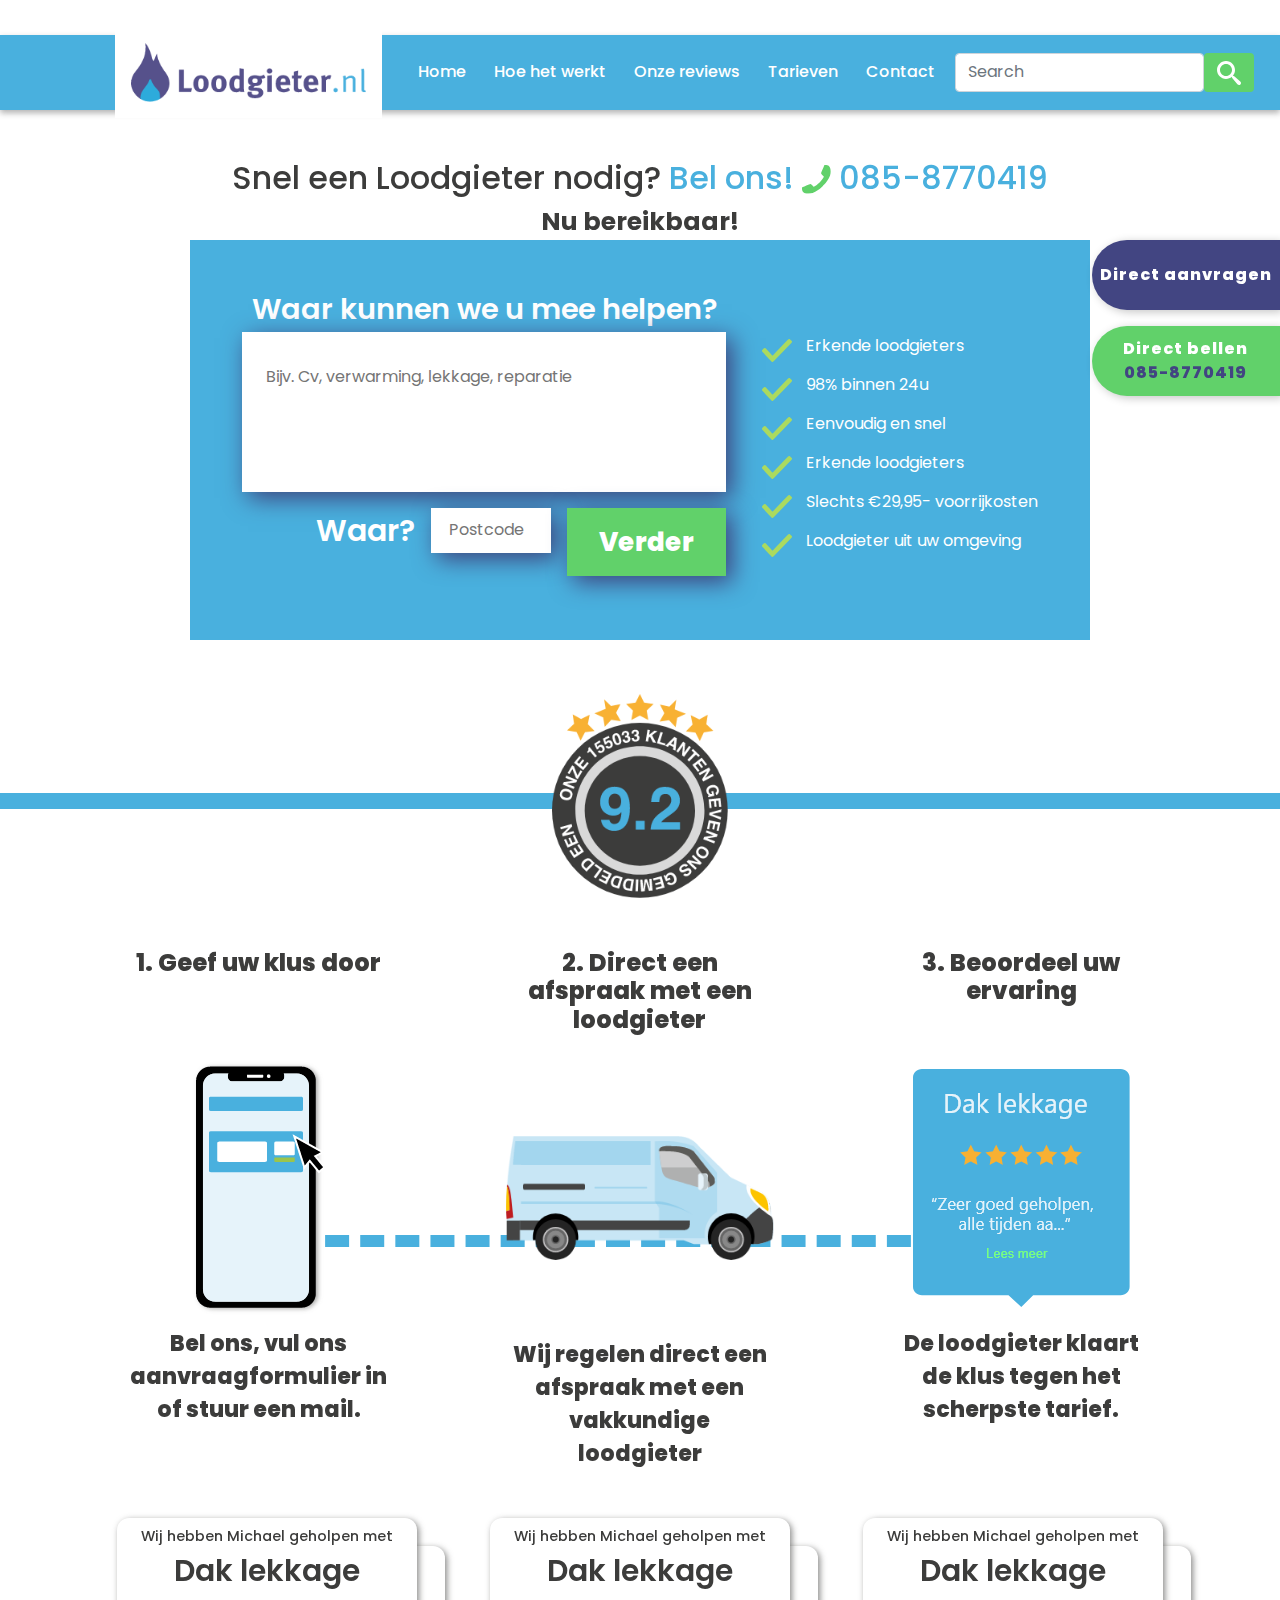
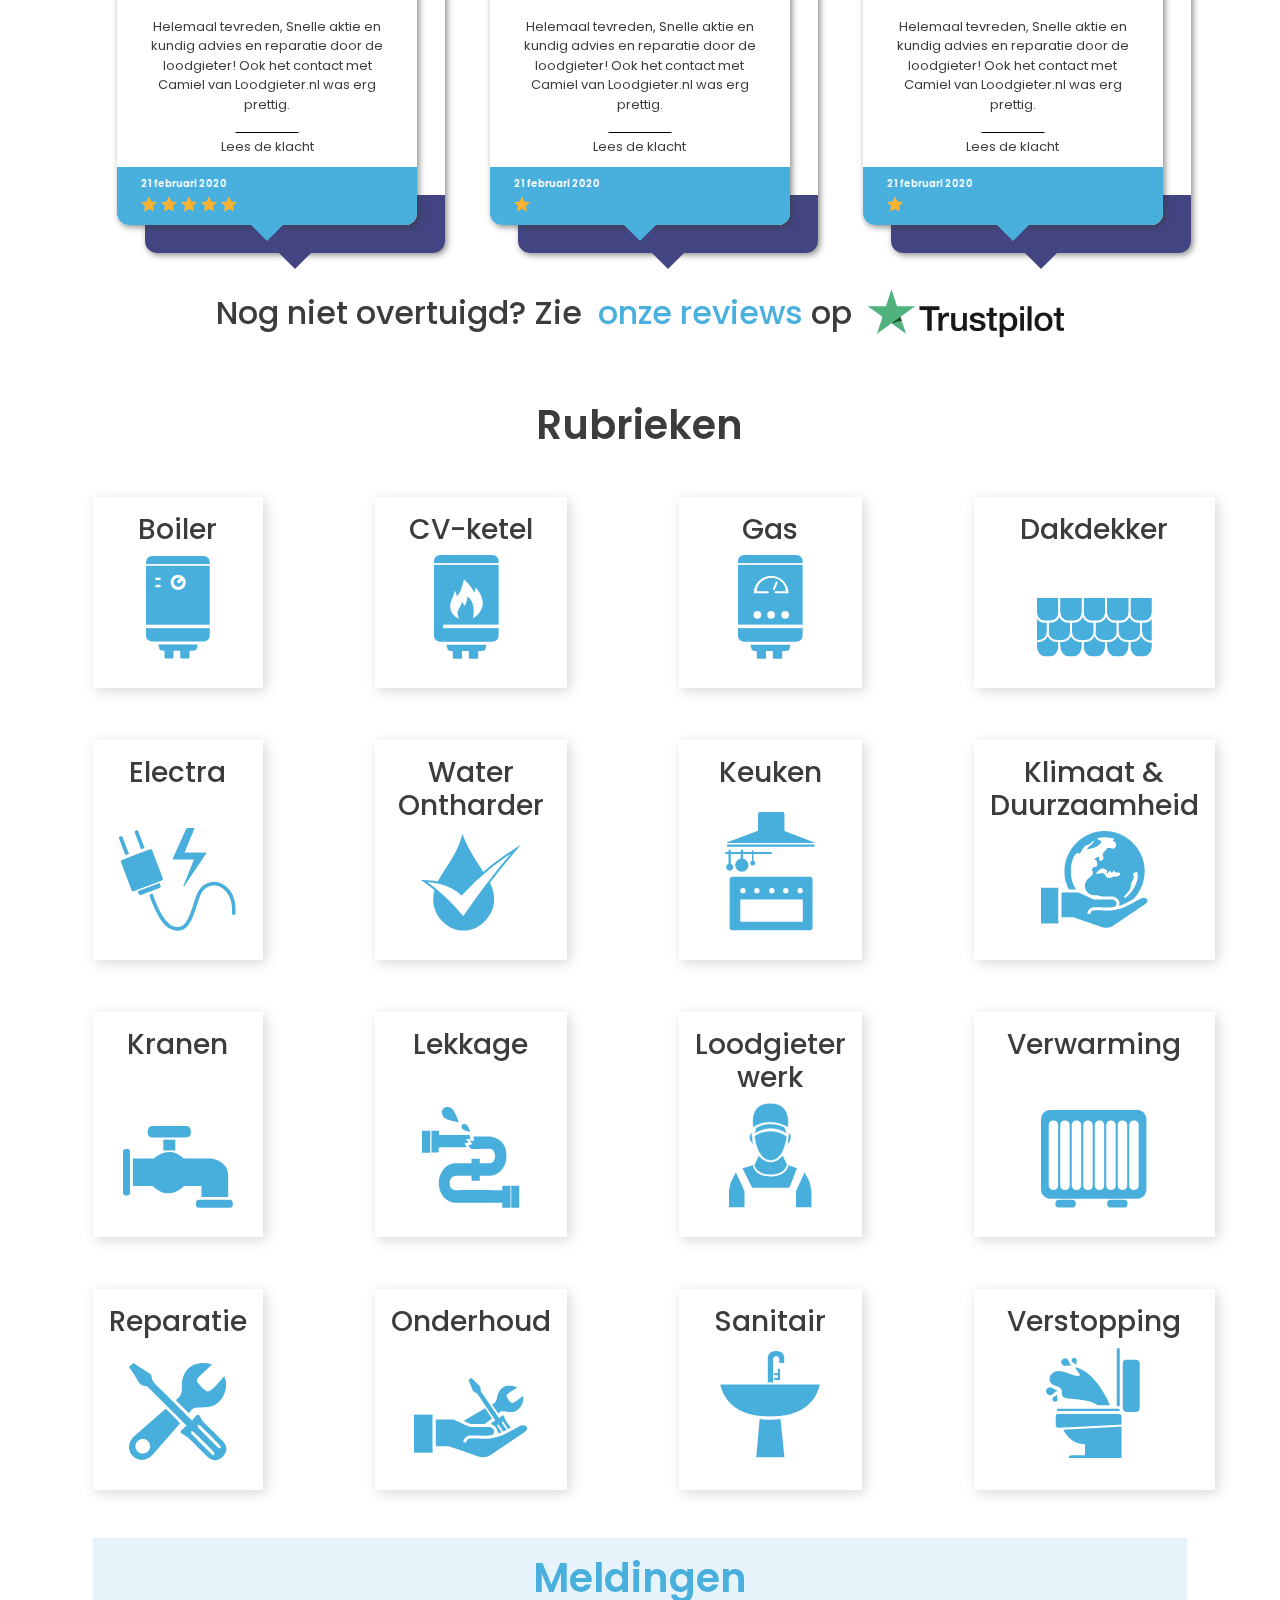
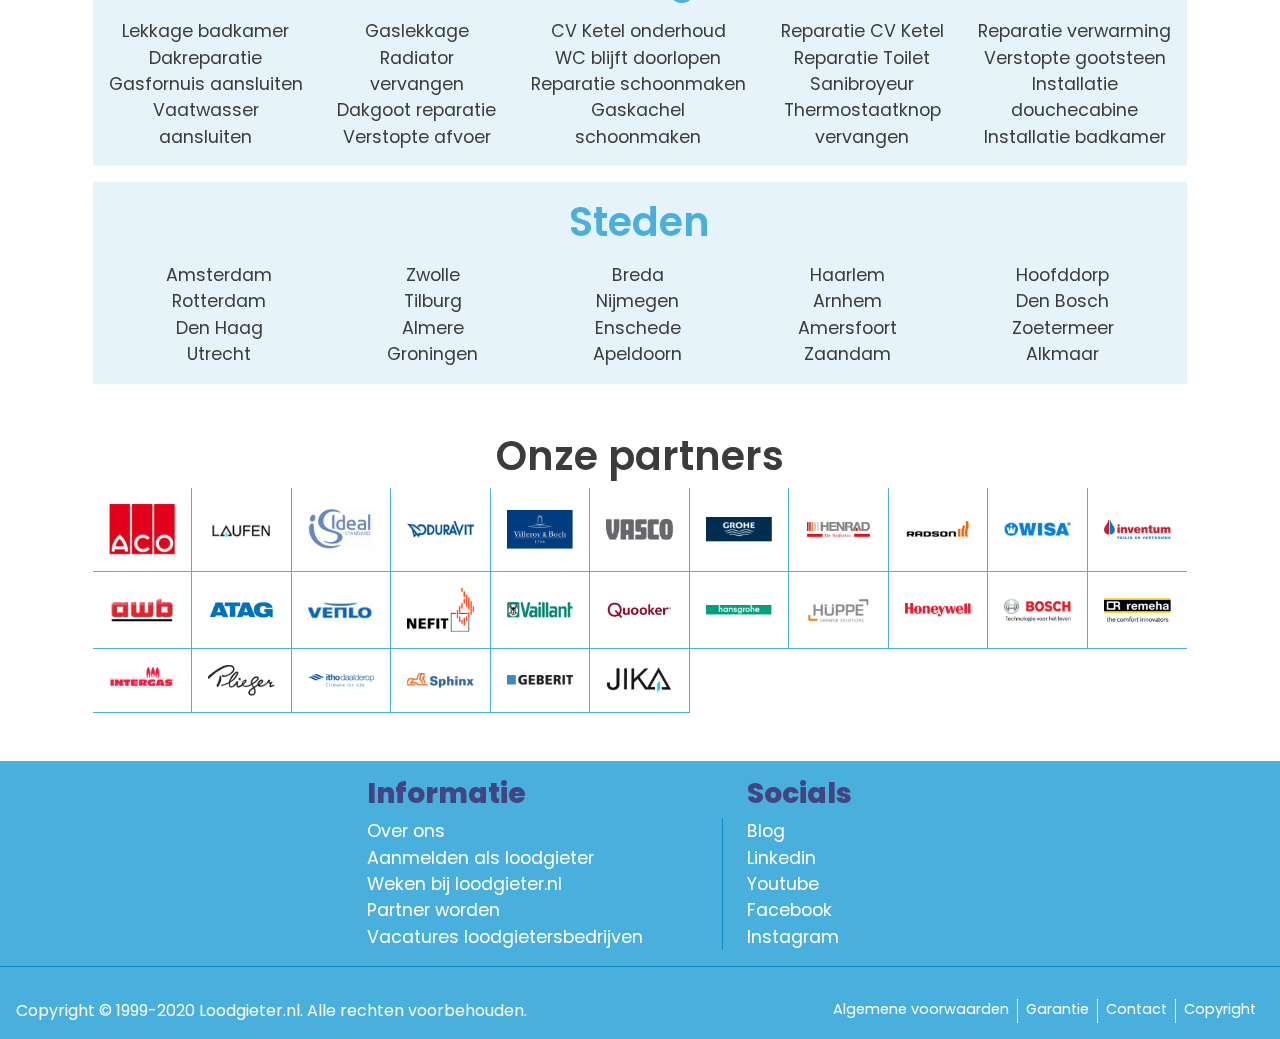
==== commit cca976ef: "final 3 pages" ====
--- a/index.html
+++ b/index.html
@@ -8,31 +8,39 @@
   <link rel="stylesheet" href="assets/css/main.css">
 </head>
 <body>
+  <div class="fixed-button">
+    <a href="#" class="fixed-button__btn bg-tertiary">Direct bellen</a>
+    <a href="#" class="fixed-button__btn bg-secondary-custom">Direct aanvragen</a>
+  </div>
   <header class="header">
     <nav class="navbar navbar-expand-lg">
-      <a class="navbar-brand" href="#"><img src="assets/images/logo.png" class="navbar-logo" alt="Logo"></a>
+      <a class="navbar-brand" href="index.html"><img src="assets/images/logo.png" class="navbar-logo" alt="Logo"></a>
       <button class="navbar-toggler" type="button" data-bs-toggle="collapse" data-bs-target="#navbar-links" aria-controls="navbar-links" aria-expanded="false" aria-label="Toggle navigation">
-        <span class="navbar-toggler-icon"><img src="assets/img/bars-solid.svg" alt=""></span>
+        <span class="navbar-toggler-icon"> 
+        <span class="navbar-line"></span>
+        <span class="navbar-line"></span>
+        <span class="navbar-line"></span> 
+      </span>
       </button>
       <div class="collapse navbar-collapse" id="navbar-links">
         <ul class="navbar-nav">
           <li class="nav-item navbar-item">
-            <a class="nav-link navbar-link" href="index.html">Home</a>
+            <a class="nav-link navbar-link" href="place.html">Home</a>
           </li>
           <li class="nav-item navbar-item">
-            <a class="nav-link navbar-link" href="place.html">Hoe het werkt</a>
+            <a class="nav-link navbar-link" href="place-2.html">Hoe het werkt</a>
           </li>
           <li class="nav-item navbar-item">
-            <a class="nav-link navbar-link" href="#">Onze reviews</a>
+            <a class="nav-link navbar-link" href="uurtarief.html">Onze reviews</a>
           </li>
           <li class="nav-item navbar-item">
-            <a class="nav-link navbar-link" href="#">Tarieven</a>
+            <a class="nav-link navbar-link" href="uurtarief-2.html">Tarieven</a>
           </li>
           <li class="nav-item navbar-item">
-            <a class="nav-link navbar-link" href="#">Contact</a>
+            <a class="nav-link navbar-link" href="uurtarief-3.html">Contact</a>
           </li>
         </ul>
-        <form class="d-flex">
+        <form class="navbar-form d-flex">
           <input class="form-control" type="search" placeholder="Search" aria-label="Search">
           <button class="btn" type="submit">
             <svg class="icon--menu">
--- a/assets/css/main.css
+++ b/assets/css/main.css
@@ -20,6 +20,7 @@
 body {
   box-sizing: border-box;
   overflow-x: hidden;
+  position: relative;
 }
 
 a, a:visited {
@@ -51,7 +52,7 @@
 }
 
 .heading-2 {
-  font-size: 1.75rem;
+  font-size: 1.25rem;
   font-weight: 600;
 }
 @media (min-width: 47.9375em) {
@@ -164,7 +165,7 @@
   margin-left: 1rem;
 }
 .banner__title {
-  font-size: 2.25rem;
+  font-size: 1.75rem;
   font-weight: 700;
   text-align: center;
 }
@@ -174,6 +175,8 @@
 }
 .banner__button {
   display: flex;
+  flex-wrap: wrap;
+  justify-content: center;
 }
 .banner__button > *:not(:last-child) {
   margin-right: 0.5rem;
@@ -182,6 +185,7 @@
   max-width: 100%;
   display: block;
   margin: auto;
+  max-height: 12rem;
 }
 
 .container--custom {
@@ -198,6 +202,14 @@
   .container--custom {
     max-width: 88vw;
   }
+}
+
+.divider {
+  margin: auto;
+  margin-top: 1rem;
+  margin-bottom: 1rem;
+  width: 80%;
+  height: 3px;
 }
 
 .feature__grid {
@@ -222,6 +234,27 @@
 .feature__item {
   text-align: center;
   font-size: 1.1rem;
+}
+
+.fixed-button {
+  position: fixed;
+  display: flex;
+  top: 100vh;
+  transform: translateY(-100%);
+  width: 100%;
+  z-index: 100;
+}
+@media (min-width: 47.9375em) {
+  .fixed-button {
+    display: none;
+  }
+}
+.fixed-button__btn {
+  flex: 0 0 50%;
+  padding: 0.6rem 0;
+  text-align: center;
+  font-weight: 800;
+  color: #fff;
 }
 
 .form__group {
@@ -342,6 +375,172 @@
   .icon--rotate {
     width: 1.8rem;
     height: 1.8rem;
+  }
+}
+
+.information {
+  display: grid;
+  grid-template-columns: 1fr;
+  padding: 2rem 1rem;
+}
+@media (min-width: 47.9375em) {
+  .information {
+    grid-template-columns: repeat(2, 1fr);
+    padding: 2rem 2.5rem;
+  }
+}
+@media (min-width: 99.9375em) {
+  .information {
+    grid-template-columns: repeat(3, 1fr);
+  }
+}
+.information__text {
+  font-weight: 600;
+  text-align: center;
+  font-size: 0.8rem;
+}
+@media (min-width: 47.9375em) {
+  .information__text {
+    text-align: left;
+    font-size: 1rem;
+  }
+}
+
+.item {
+  position: relative;
+  padding: 0.5rem 1.2rem 2.5rem;
+  background: #E6F3FA;
+}
+.item::before {
+  content: "";
+  position: absolute;
+  top: -2rem;
+  left: -2rem;
+  display: block;
+  width: 4rem;
+  height: 4rem;
+  border-radius: 50%;
+  background-color: #424582;
+  box-shadow: 8px 8px 10px rgba(60, 60, 59, 0.16);
+  background-position: center;
+  background-repeat: no-repeat;
+  background-size: contain;
+}
+@media (min-width: 61.9375em) {
+  .item::before {
+    top: -2.5rem;
+    left: -2.5rem;
+    width: 5rem;
+    height: 5rem;
+  }
+}
+.item--nobg::before {
+  background-color: transparent;
+  border-radius: 0;
+  background-image: url(../images/icons/check-icon.png);
+  box-shadow: none;
+  top: -2rem;
+  left: 0rem;
+  width: 3rem;
+  height: 3rem;
+}
+@media (min-width: 47.9375em) {
+  .item--nobg::before {
+    top: -2.5rem;
+    left: -2.5rem;
+    width: 5rem;
+    height: 5rem;
+  }
+}
+.item--noIcon {
+  padding: 0.5rem 1.2rem 0.5rem;
+  background: #E6F3FA;
+}
+.item--exclamation:before {
+  background-image: url(../images/icons/exclamation-icon.png);
+}
+.item--car:before {
+  background-image: url(../images/icons/car-icon.png);
+  background-size: 70%;
+}
+.item--penny:before {
+  background-image: url(../images/icons/penny-icon.png);
+}
+.item--money:before {
+  background-image: url(../images/icons/money-icon.png);
+  background-size: 80%;
+}
+.item--phone:before {
+  background-image: url(../images/icons/phone-icon.png);
+  background-size: 40%;
+}
+.item--message:before {
+  background-image: url(../images/icons/message-icon.png);
+  background-size: 70%;
+}
+.item--margin {
+  margin-top: 2rem;
+}
+@media (min-width: 61.9375em) {
+  .item--margin {
+    margin-top: 3.5rem;
+  }
+}
+.item__grid {
+  justify-content: space-between;
+  flex-direction: column;
+}
+@media (min-width: 61.9375em) {
+  .item__grid {
+    flex-direction: row;
+  }
+  .item__grid > * {
+    flex: 0 0 48%;
+  }
+}
+.item__title {
+  font-weight: 800;
+  font-size: 1.1rem;
+}
+@media (min-width: 47.9375em) {
+  .item__title {
+    font-size: 1.3rem;
+  }
+}
+@media (min-width: 89.9375em) {
+  .item__title {
+    font-size: 1.5rem;
+  }
+}
+.item__sub-title {
+  font-size: 0.8rem;
+  font-weight: 800;
+  text-align: center;
+  margin-bottom: 1.875rem;
+}
+@media (min-width: 47.9375em) {
+  .item__sub-title {
+    font-size: 1.2rem;
+  }
+}
+.item__text {
+  font-size: 0.6rem;
+  font-weight: 600;
+}
+@media (min-width: 47.9375em) {
+  .item__text {
+    font-size: 1rem;
+  }
+}
+.item__icon {
+  width: 1.5rem;
+  height: 1.5rem;
+  fill: #61d16a;
+  display: none;
+}
+@media (min-width: 47.9375em) {
+  .item__icon {
+    display: inline-block;
   }
 }
 
@@ -393,9 +592,19 @@
 
 /*NAVBAR*/
 .navbar {
-  background: #49b0de;
   padding: 0 2%;
-  box-shadow: 0 3px 6px rgba(60, 60, 59, 0.4);
+}
+@media (min-width: 61.9375em) {
+  .navbar {
+    box-shadow: 0 3px 6px rgba(60, 60, 59, 0.4);
+    background: #49b0de;
+    padding: 0 2%;
+  }
+}
+@media (min-width: 74.9375em) {
+  .navbar {
+    padding: 0 2% 0 9%;
+  }
 }
 .navbar-brand {
   position: relative;
@@ -431,16 +640,53 @@
 .navbar-logo {
   max-width: 100%;
 }
+.navbar-toggler {
+  background: #49b0de;
+  border-radius: 6px;
+}
 .navbar-toggler:focus {
   outline: none;
+  border: none;
+}
+.navbar-toggler-icon {
+  display: flex;
+  flex-direction: column;
+  justify-content: center;
+}
+.navbar-line {
+  width: 100%;
+  height: 2px;
+  background: #fff;
+}
+.navbar-line:not(:last-child) {
+  margin-bottom: 0.5rem;
 }
 .navbar-nav {
   justify-content: space-evenly;
   width: 100%;
+  padding: 2%;
 }
 @media (min-width: 74.9375em) {
   .navbar-nav {
     width: 85%;
+    padding: 0;
+  }
+}
+.navbar-collapse {
+  background: #49b0de;
+  margin-top: 1rem;
+}
+@media (min-width: 61.9375em) {
+  .navbar-collapse {
+    margin-top: 0;
+  }
+}
+.navbar-form {
+  padding: 3%;
+}
+@media (min-width: 61.9375em) {
+  .navbar-form {
+    padding: 0;
   }
 }
 .navbar-link {
@@ -455,19 +701,17 @@
   background: #61d16a;
   color: #fff;
 }
-@media (min-width: 61.9375em) {
-  .navbar {
-    padding: 0 2%;
-  }
-}
-@media (min-width: 74.9375em) {
-  .navbar {
-    padding: 0 2% 0 9%;
-  }
-}
 
 .navigation {
   padding: 1rem 1rem 1rem 0;
+  max-width: 80%;
+  margin: auto;
+  overflow: hidden;
+}
+@media (min-width: 61.9375em) {
+  .navigation {
+    max-width: 100%;
+  }
 }
 @media (min-width: 61.9375em) {
   .navigation--float {
@@ -479,36 +723,52 @@
   list-style: none;
   counter-reset: li;
   margin-bottom: 0;
+  text-align: center;
+}
+@media (min-width: 61.9375em) {
+  .navigation__list-number {
+    text-align: left;
+  }
 }
 .navigation__item-number {
   position: relative;
   counter-increment: li;
 }
-.navigation__item-number:before {
-  content: counter(li);
-  position: absolute;
-  color: #49b0de;
-  margin-right: 1rem;
-  margin-left: -1rem;
+@media (min-width: 61.9375em) {
+  .navigation__item-number:before {
+    content: counter(li);
+    position: absolute;
+    color: #49b0de;
+    margin-right: 1rem;
+    margin-left: -1rem;
+  }
 }
 .navigation__list-bullet {
   list-style: none;
   margin-bottom: 0;
+  text-align: center;
+}
+@media (min-width: 61.9375em) {
+  .navigation__list-bullet {
+    text-align: left;
+  }
 }
 .navigation__item-bullet {
   position: relative;
 }
-.navigation__item-bullet:before {
-  position: absolute;
-  content: "";
-  top: 50%;
-  left: -0.8rem;
-  transform: translateY(-50%);
-  display: inline-block;
-  width: 4px;
-  height: 4px;
-  background: #49b0de;
-  border-radius: 2px;
+@media (min-width: 61.9375em) {
+  .navigation__item-bullet:before {
+    position: absolute;
+    content: "";
+    top: 50%;
+    left: -0.8rem;
+    transform: translateY(-50%);
+    display: inline-block;
+    width: 4px;
+    height: 4px;
+    background: #49b0de;
+    border-radius: 2px;
+  }
 }
 .navigation__link {
   color: #3c3c3b;
@@ -911,6 +1171,37 @@
   }
 }
 
+.schedule {
+  list-style: none;
+  padding-left: 0;
+  display: grid;
+  grid-template-columns: 1fr fit-content(300px) 1fr;
+  grid-row-gap: 2rem;
+}
+.schedule--big {
+  grid-template-columns: 1fr;
+}
+@media (min-width: 47.9375em) {
+  .schedule--big {
+    grid-template-columns: repeat(2, 1fr);
+  }
+}
+@media (min-width: 99.9375em) {
+  .schedule--big {
+    grid-template-columns: repeat(3, 1fr);
+  }
+}
+.schedule__item {
+  text-align: center;
+  font-weight: 600;
+  font-size: 0.7rem;
+}
+@media (min-width: 47.9375em) {
+  .schedule__item {
+    font-size: 1rem;
+  }
+}
+
 .step {
   display: grid;
   grid-template-columns: 1fr;
@@ -1086,6 +1377,7 @@
 .footer {
   background: #49b0de;
   padding-top: 1rem;
+  padding-bottom: 2rem;
 }
 .footer__title {
   color: #424582;
@@ -1152,6 +1444,9 @@
   justify-content: center;
 }
 @media (min-width: 47.9375em) {
+  .footer {
+    padding-bottom: 0;
+  }
   .footer .nav--left {
     border-right: 1px solid #0f8ac1;
   }
